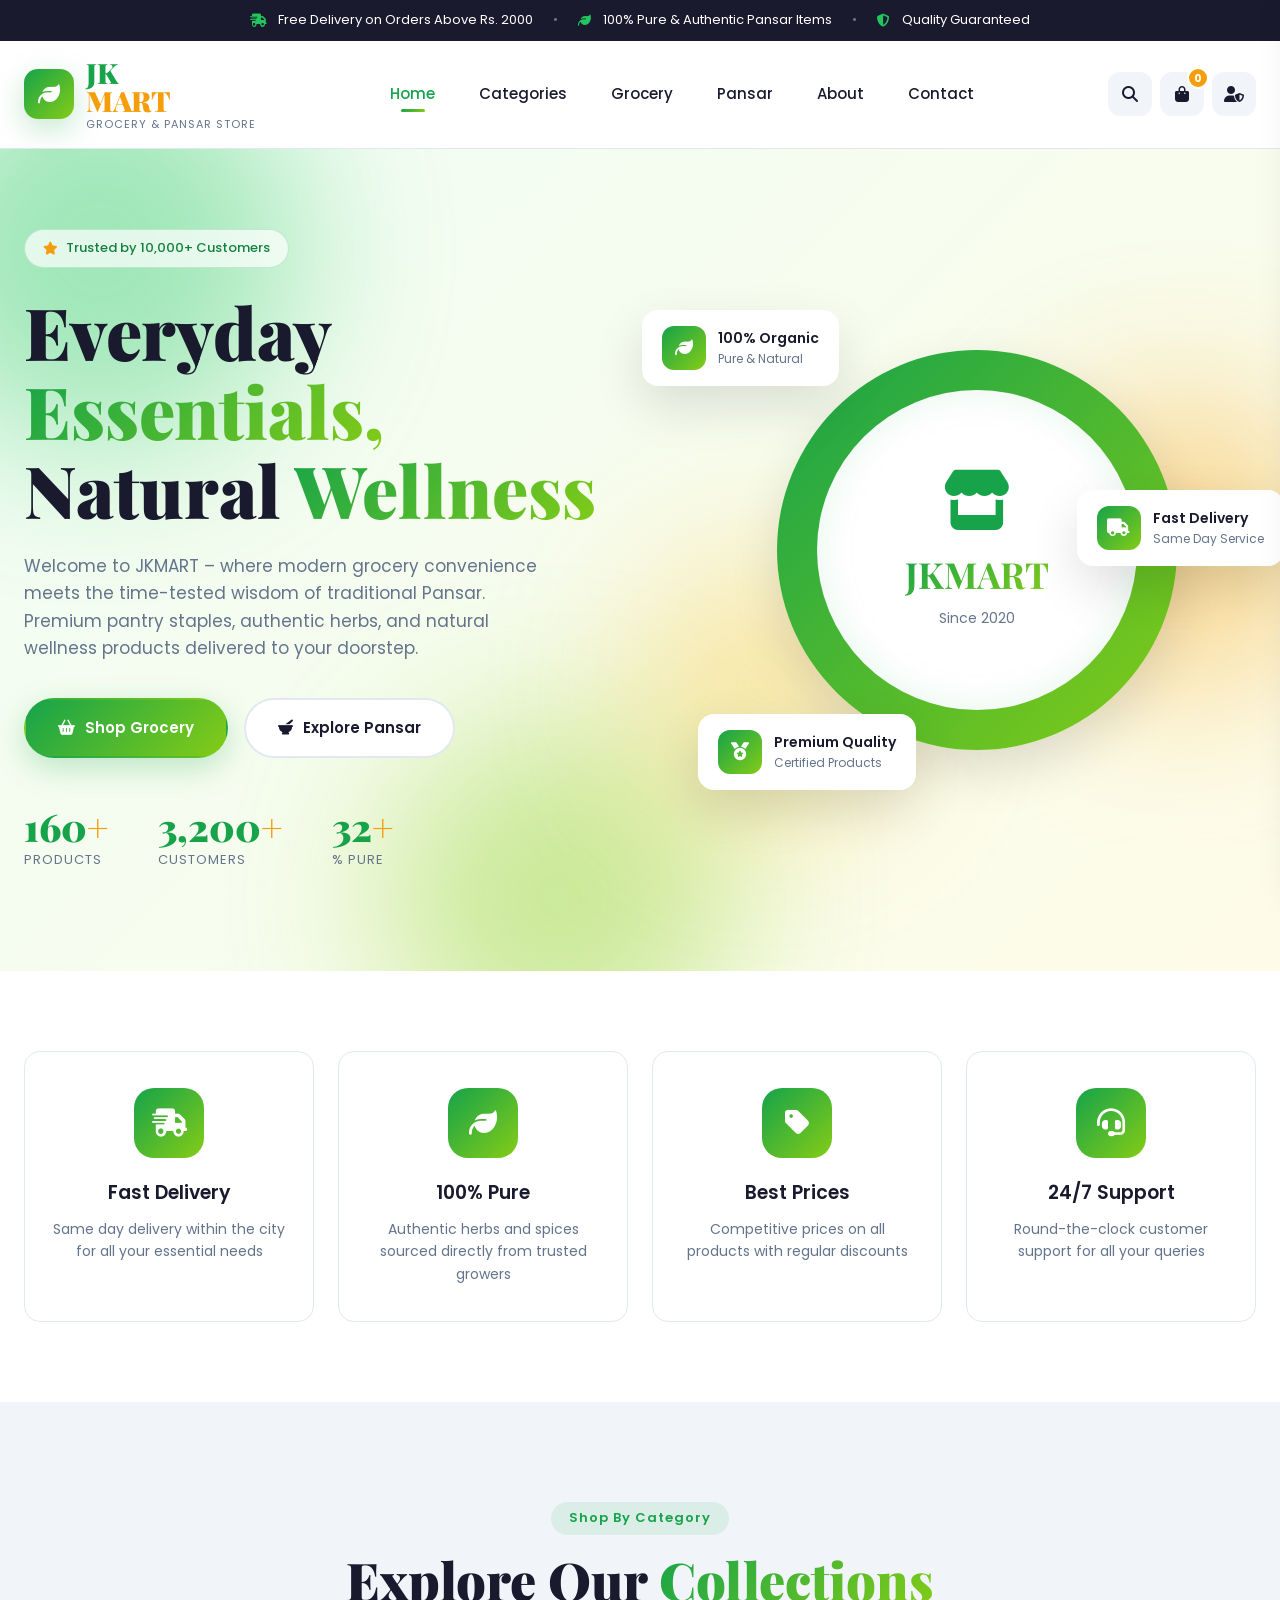
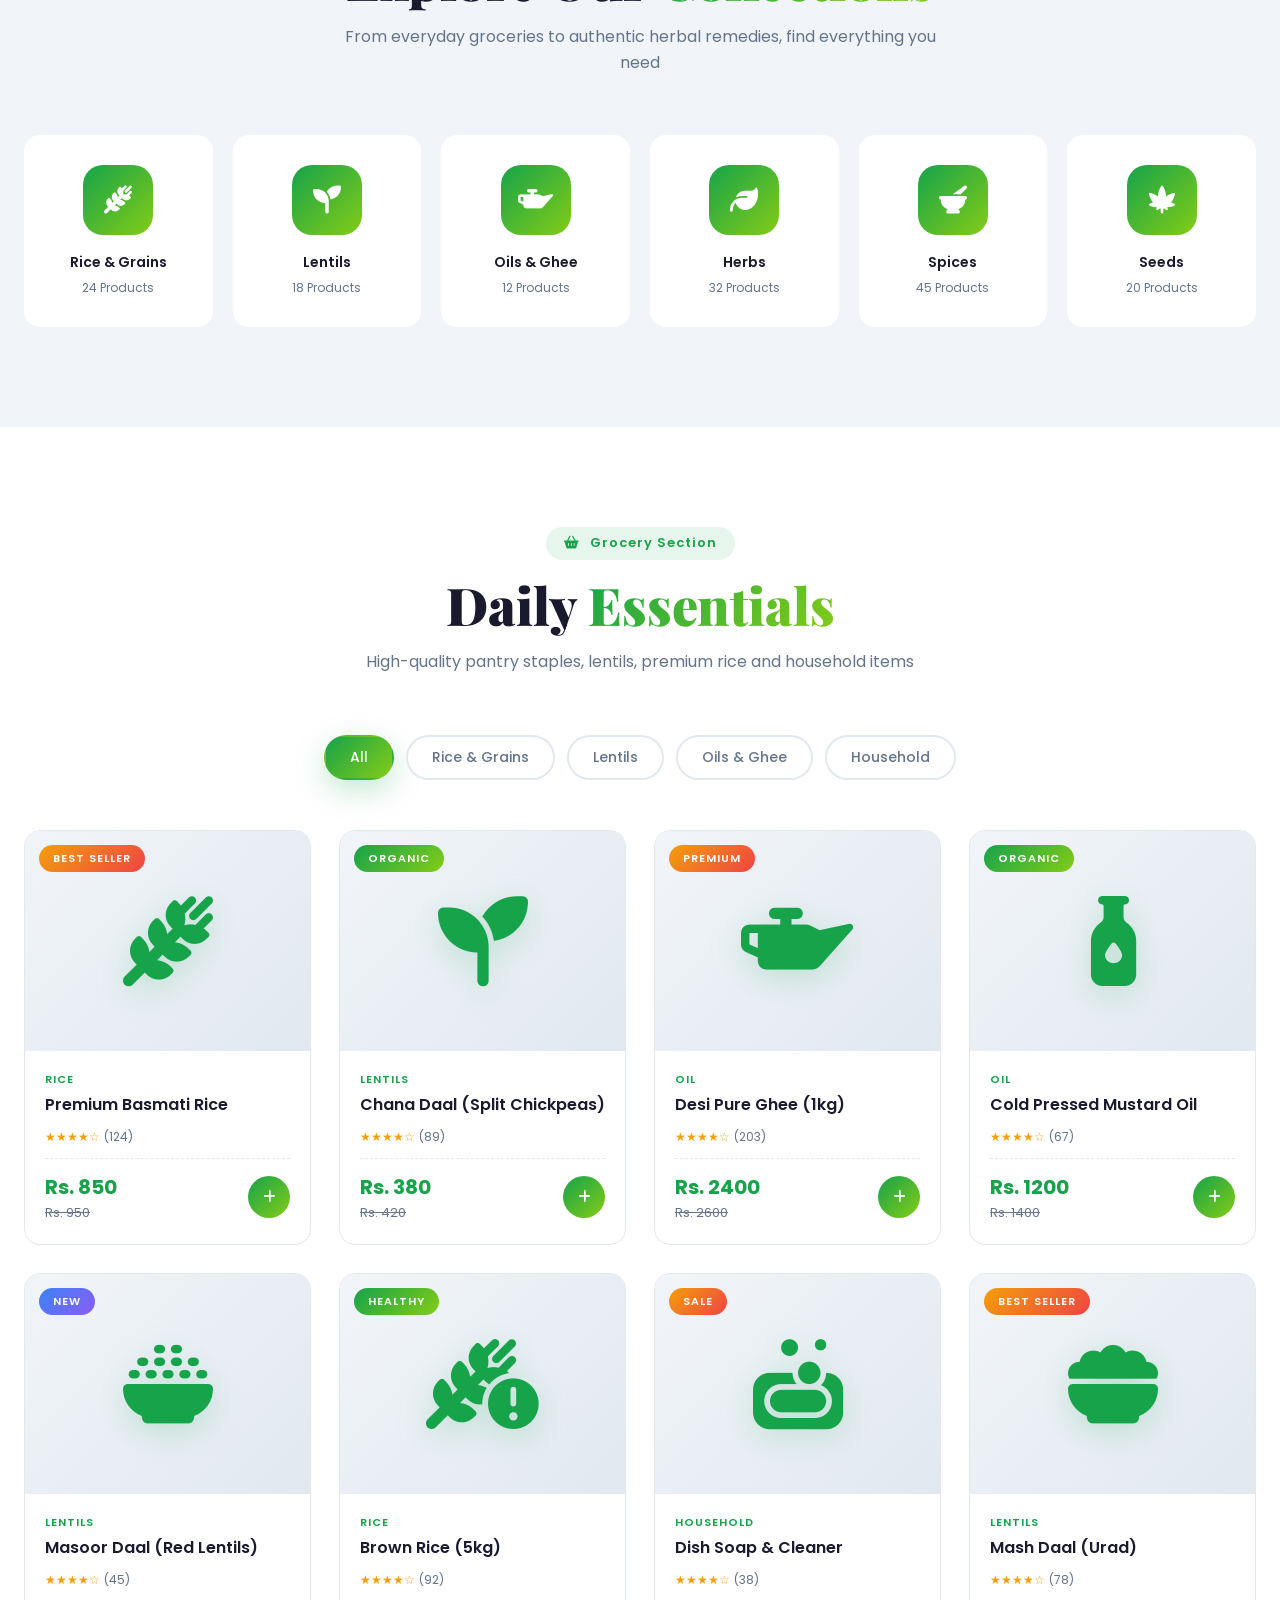
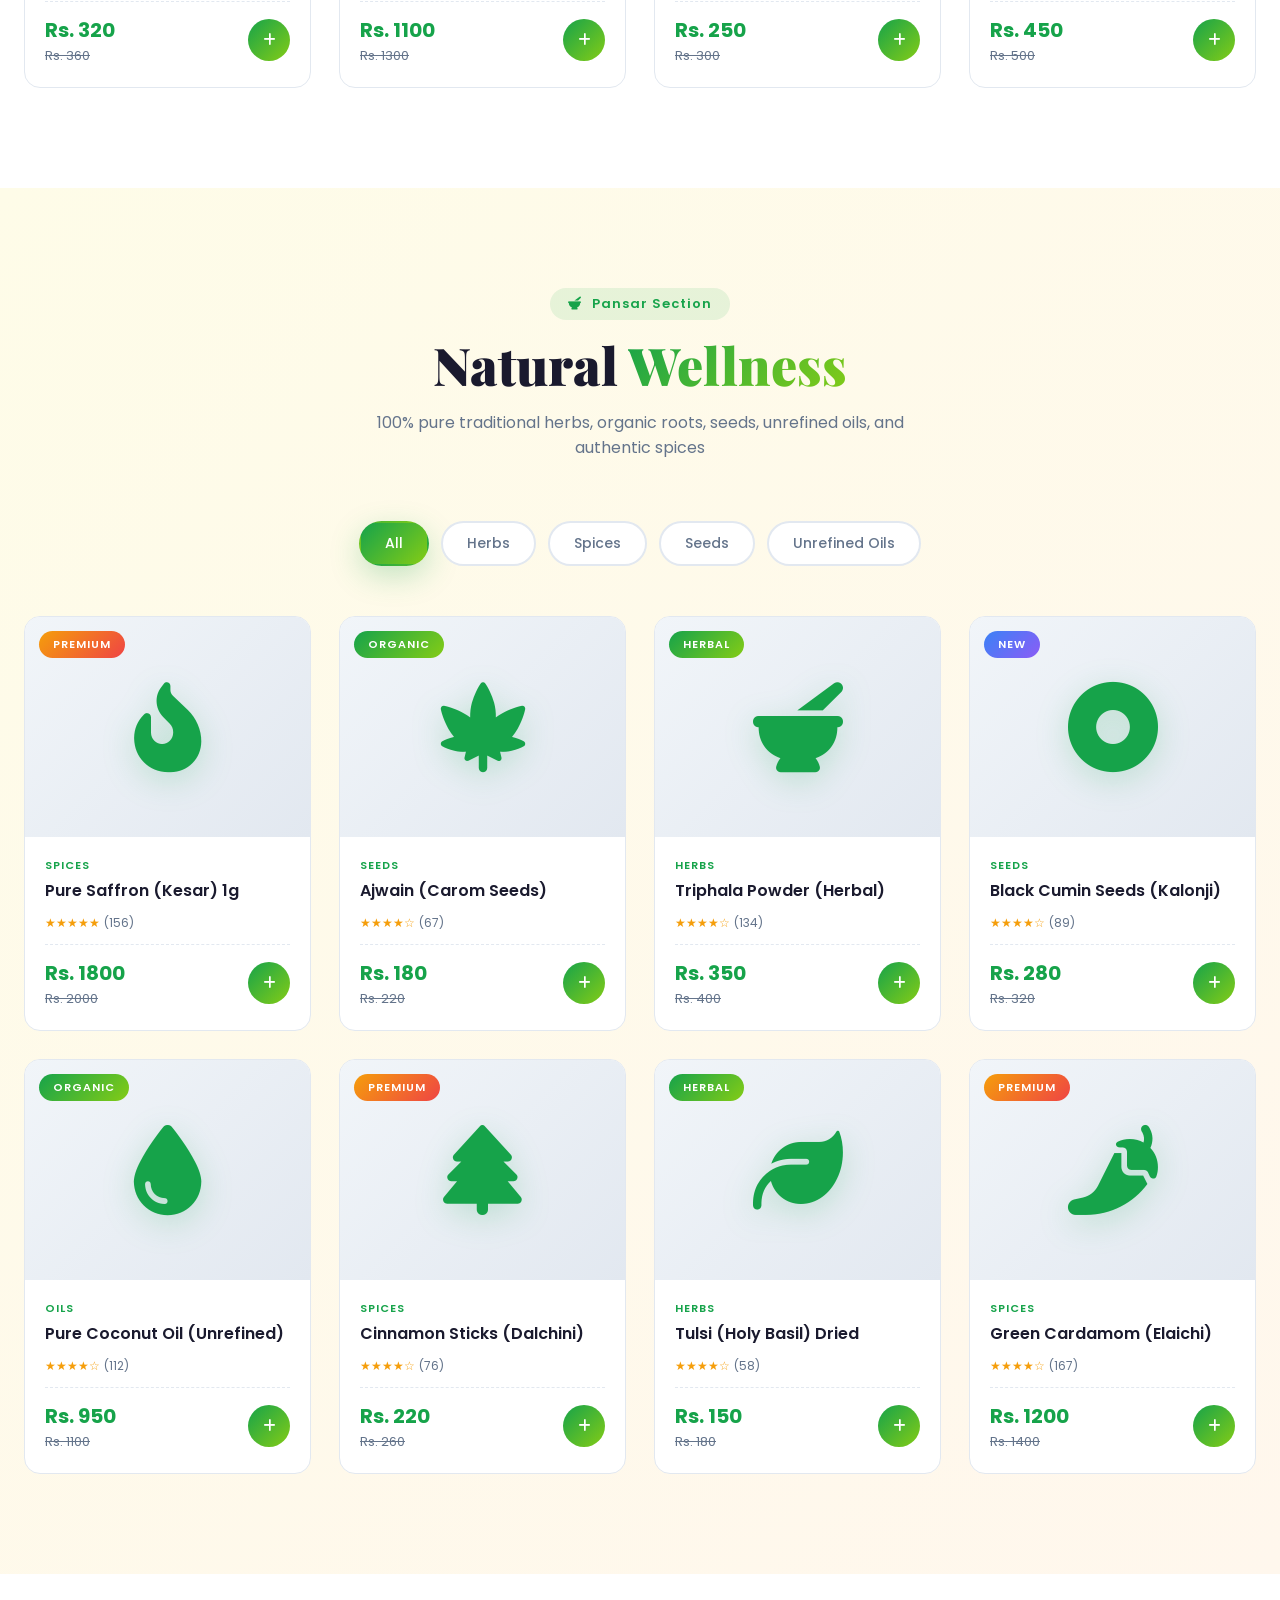
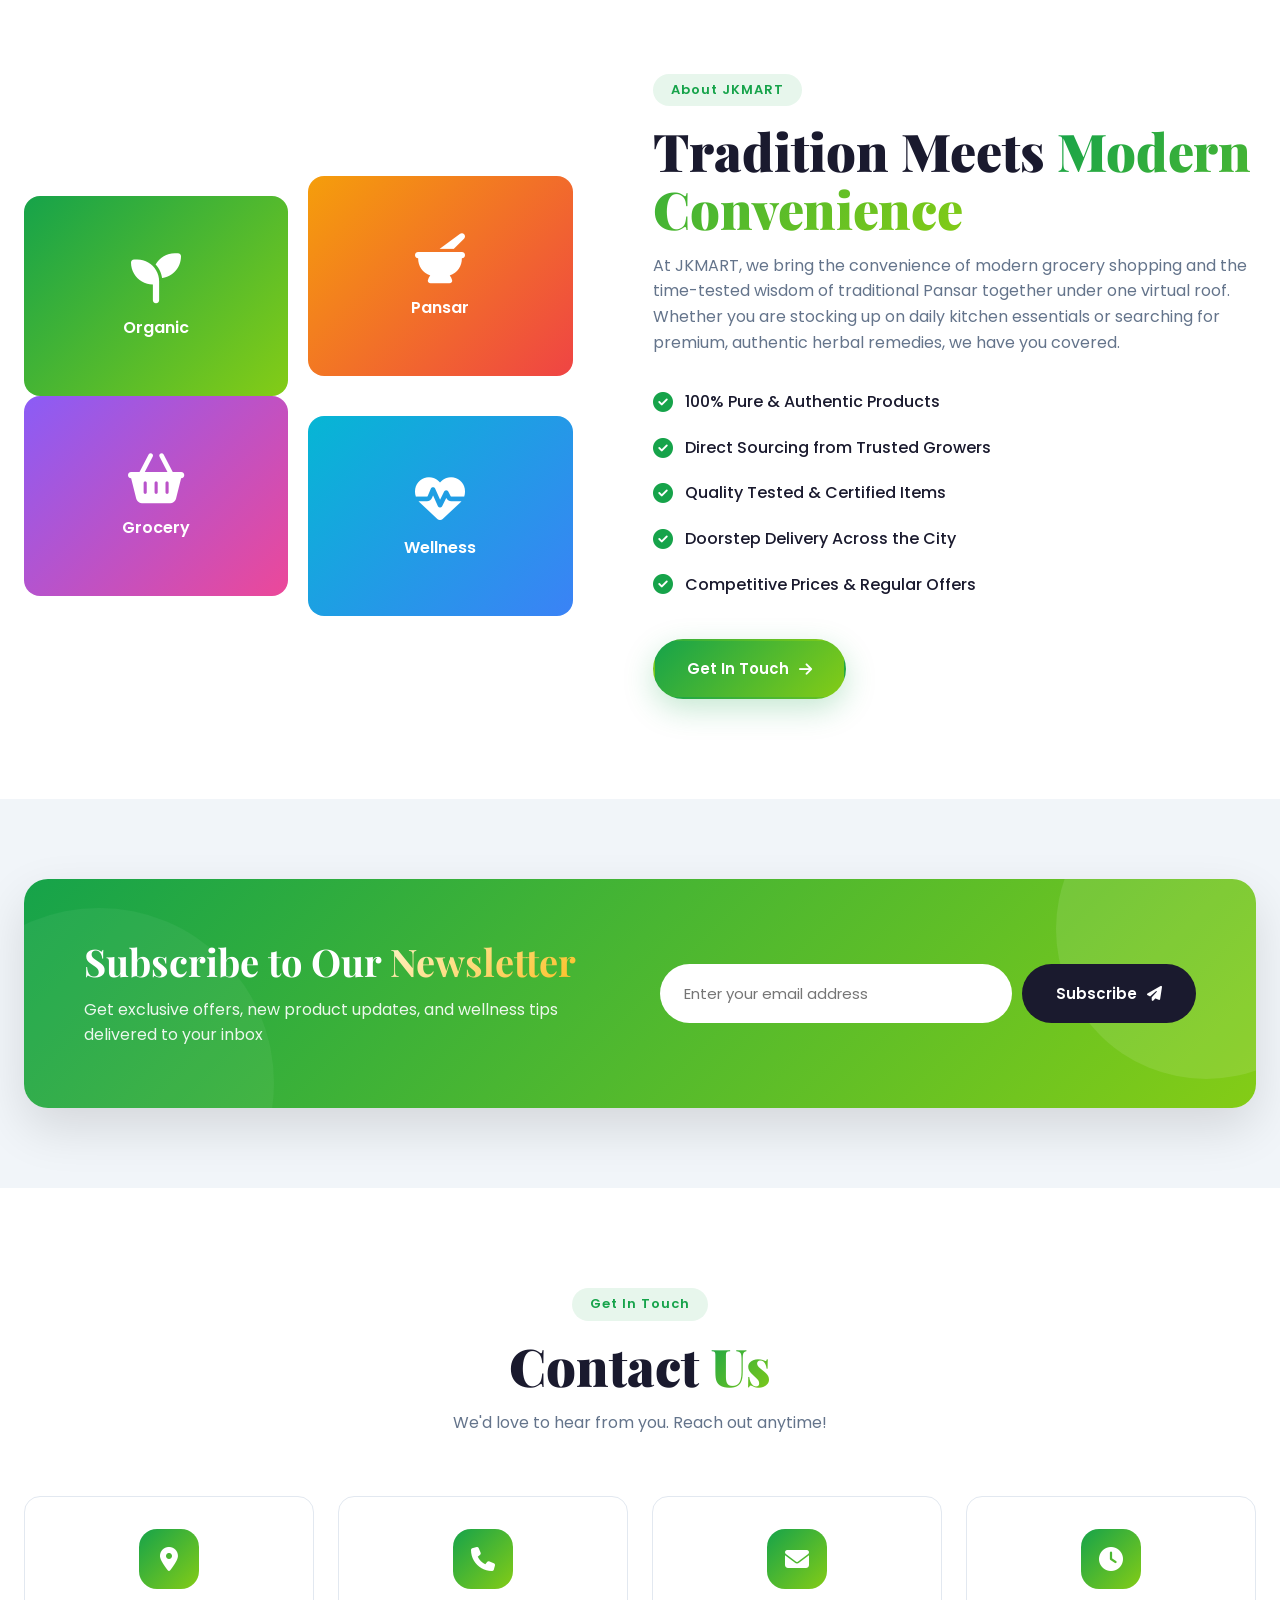
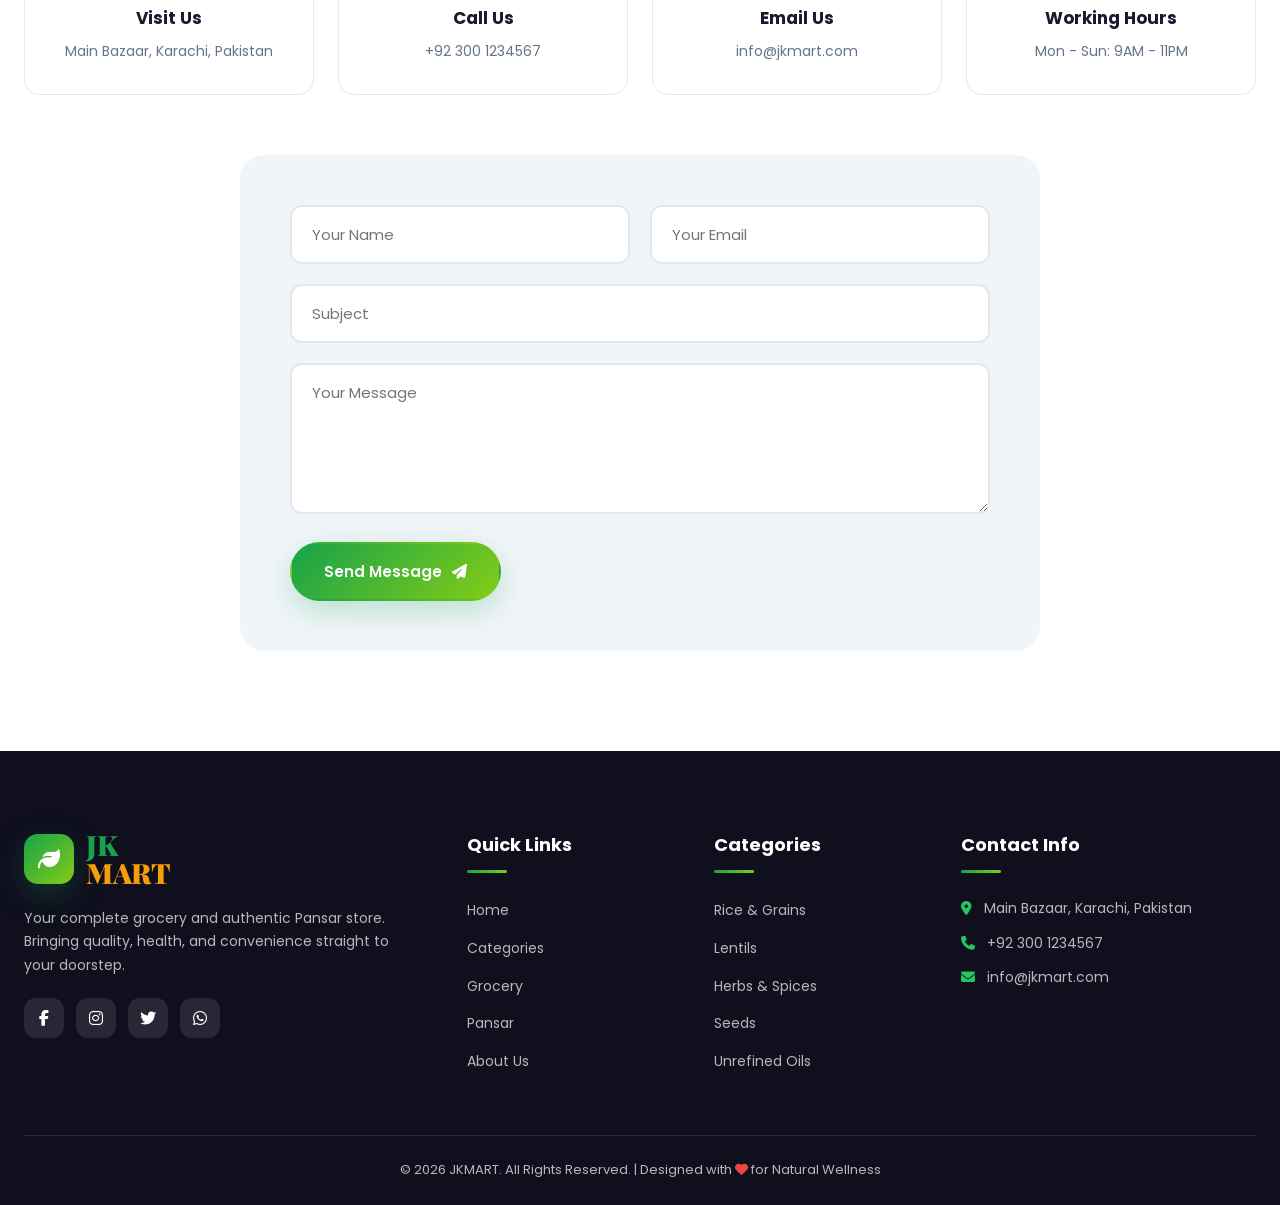
==== index.html @ 622b25ec "Initial commit — jkmart-store | Built by DG Technology" ====
<!DOCTYPE html>
<html lang="en">
<head>
    <meta charset="UTF-8">
    <meta name="viewport" content="width=device-width, initial-scale=1.0">
    <title>JKMART - Grocery & Authentic Pansar Store</title>
    <meta name="description" content="JKMART - Your Complete Grocery & Authentic Pansar Store. Premium quality groceries, herbs, spices, and natural wellness products delivered to your doorstep.">
    <link rel="stylesheet" href="css/style.css">
    <link rel="stylesheet" href="https://cdnjs.cloudflare.com/ajax/libs/font-awesome/6.4.0/css/all.min.css">
    <link href="https://fonts.googleapis.com/css2?family=Poppins:wght@300;400;500;600;700;800&family=Playfair+Display:wght@400;700;900&display=swap" rel="stylesheet">
</head>
<body>
    <!-- Preloader -->
    <div class="preloader" id="preloader">
        <div class="preloader-content">
            <div class="preloader-logo">
                <span class="logo-jk">JK</span><span class="logo-mart">MART</span>
            </div>
            <div class="preloader-tagline">Everyday Essentials, Natural Wellness</div>
            <div class="preloader-spinner">
                <div class="spinner-ring"></div>
                <div class="spinner-ring"></div>
                <div class="spinner-ring"></div>
            </div>
            <div class="preloader-progress">
                <div class="progress-bar" id="progressBar"></div>
            </div>
            <div class="preloader-percent" id="preloaderPercent">0%</div>
        </div>
    </div>

    <!-- Announcement Bar -->
    <div class="announcement-bar">
        <div class="container">
            <div class="announce-slide">
                <i class="fas fa-truck-fast"></i> Free Delivery on Orders Above Rs. 2000
                <span class="separator">•</span>
                <i class="fas fa-leaf"></i> 100% Pure & Authentic Pansar Items
                <span class="separator">•</span>
                <i class="fas fa-shield-halved"></i> Quality Guaranteed
            </div>
        </div>
    </div>

    <!-- Header -->
    <header class="header" id="header">
        <div class="container">
            <div class="header-inner">
                <a href="#" class="logo">
                    <div class="logo-icon">
                        <i class="fas fa-leaf"></i>
                    </div>
                    <div class="logo-text">
                        <span class="logo-jk">JK</span><span class="logo-mart">MART</span>
                        <small>Grocery & Pansar Store</small>
                    </div>
                </a>

                <nav class="nav" id="nav">
                    <a href="#home" class="nav-link active">Home</a>
                    <a href="#categories" class="nav-link">Categories</a>
                    <a href="#grocery" class="nav-link">Grocery</a>
                    <a href="#pansar" class="nav-link">Pansar</a>
                    <a href="#about" class="nav-link">About</a>
                    <a href="#contact" class="nav-link">Contact</a>
                </nav>

                <div class="header-actions">
                    <button class="action-btn search-btn" id="searchToggle">
                        <i class="fas fa-search"></i>
                    </button>
                    <button class="action-btn cart-btn" id="cartToggle">
                        <i class="fas fa-shopping-bag"></i>
                        <span class="cart-count" id="cartCount">0</span>
                    </button>
                    <a href="admin/index.html" class="action-btn admin-btn" title="Admin Panel">
                        <i class="fas fa-user-shield"></i>
                    </a>
                    <button class="action-btn menu-toggle" id="menuToggle">
                        <i class="fas fa-bars"></i>
                    </button>
                </div>
            </div>

            <!-- Search Bar -->
            <div class="search-bar" id="searchBar">
                <input type="text" placeholder="Search for products, herbs, spices..." id="searchInput">
                <button><i class="fas fa-search"></i></button>
            </div>
        </div>
    </header>

    <!-- Hero Section -->
    <section class="hero" id="home">
        <div class="hero-bg-shapes">
            <div class="shape shape-1"></div>
            <div class="shape shape-2"></div>
            <div class="shape shape-3"></div>
            <div class="shape shape-4"></div>
        </div>
        <div class="container">
            <div class="hero-grid">
                <div class="hero-content">
                    <div class="hero-badge">
                        <i class="fas fa-star"></i> Trusted by 10,000+ Customers
                    </div>
                    <h1 class="hero-title">
                        Everyday <span class="gradient-text">Essentials,</span>
                        <br>Natural <span class="gradient-text">Wellness</span>
                    </h1>
                    <p class="hero-description">
                        Welcome to JKMART – where modern grocery convenience meets the time-tested wisdom of traditional Pansar. Premium pantry staples, authentic herbs, and natural wellness products delivered to your doorstep.
                    </p>
                    <div class="hero-buttons">
                        <a href="#grocery" class="btn btn-primary">
                            <i class="fas fa-shopping-basket"></i> Shop Grocery
                        </a>
                        <a href="#pansar" class="btn btn-outline">
                            <i class="fas fa-mortar-pestle"></i> Explore Pansar
                        </a>
                    </div>
                    <div class="hero-stats">
                        <div class="stat-item">
                            <h3 class="counter" data-target="500">0</h3>
                            <p>Products</p>
                        </div>
                        <div class="stat-item">
                            <h3 class="counter" data-target="10000">0</h3>
                            <p>Customers</p>
                        </div>
                        <div class="stat-item">
                            <h3 class="counter" data-target="100">0</h3>
                            <p>% Pure</p>
                        </div>
                    </div>
                </div>
                <div class="hero-visual">
                    <div class="hero-image-wrapper">
                        <div class="floating-card card-1">
                            <i class="fas fa-leaf"></i>
                            <div>
                                <h4>100% Organic</h4>
                                <p>Pure & Natural</p>
                            </div>
                        </div>
                        <div class="floating-card card-2">
                            <i class="fas fa-truck"></i>
                            <div>
                                <h4>Fast Delivery</h4>
                                <p>Same Day Service</p>
                            </div>
                        </div>
                        <div class="floating-card card-3">
                            <i class="fas fa-medal"></i>
                            <div>
                                <h4>Premium Quality</h4>
                                <p>Certified Products</p>
                            </div>
                        </div>
                        <div class="hero-circle">
                            <div class="circle-inner">
                                <i class="fas fa-store"></i>
                                <h2>JKMART</h2>
                                <p>Since 2020</p>
                            </div>
                        </div>
                    </div>
                </div>
            </div>
        </div>
    </section>

    <!-- Features Section -->
    <section class="features">
        <div class="container">
            <div class="features-grid">
                <div class="feature-card" data-tilt>
                    <div class="feature-icon"><i class="fas fa-truck-fast"></i></div>
                    <h3>Fast Delivery</h3>
                    <p>Same day delivery within the city for all your essential needs</p>
                </div>
                <div class="feature-card" data-tilt>
                    <div class="feature-icon"><i class="fas fa-leaf"></i></div>
                    <h3>100% Pure</h3>
                    <p>Authentic herbs and spices sourced directly from trusted growers</p>
                </div>
                <div class="feature-card" data-tilt>
                    <div class="feature-icon"><i class="fas fa-tag"></i></div>
                    <h3>Best Prices</h3>
                    <p>Competitive prices on all products with regular discounts</p>
                </div>
                <div class="feature-card" data-tilt>
                    <div class="feature-icon"><i class="fas fa-headset"></i></div>
                    <h3>24/7 Support</h3>
                    <p>Round-the-clock customer support for all your queries</p>
                </div>
            </div>
        </div>
    </section>

    <!-- Categories Section -->
    <section class="categories" id="categories">
        <div class="container">
            <div class="section-header">
                <span class="section-tag">Shop By Category</span>
                <h2 class="section-title">Explore Our <span class="gradient-text">Collections</span></h2>
                <p class="section-desc">From everyday groceries to authentic herbal remedies, find everything you need</p>
            </div>
            <div class="categories-grid" id="categoriesGrid">
                <!-- Categories will be loaded by JS -->
            </div>
        </div>
    </section>

    <!-- Grocery Section -->
    <section class="products-section" id="grocery">
        <div class="container">
            <div class="section-header">
                <span class="section-tag"><i class="fas fa-shopping-basket"></i> Grocery Section</span>
                <h2 class="section-title">Daily <span class="gradient-text">Essentials</span></h2>
                <p class="section-desc">High-quality pantry staples, lentils, premium rice and household items</p>
            </div>
            <div class="filter-tabs" id="groceryTabs">
                <button class="filter-tab active" data-filter="all">All</button>
                <button class="filter-tab" data-filter="rice">Rice & Grains</button>
                <button class="filter-tab" data-filter="lentils">Lentils</button>
                <button class="filter-tab" data-filter="oil">Oils & Ghee</button>
                <button class="filter-tab" data-filter="household">Household</button>
            </div>
            <div class="products-grid" id="groceryGrid">
                <!-- Products will be loaded by JS -->
            </div>
        </div>
    </section>

    <!-- Pansar Section -->
    <section class="products-section pansar-section" id="pansar">
        <div class="container">
            <div class="section-header">
                <span class="section-tag"><i class="fas fa-mortar-pestle"></i> Pansar Section</span>
                <h2 class="section-title">Natural <span class="gradient-text">Wellness</span></h2>
                <p class="section-desc">100% pure traditional herbs, organic roots, seeds, unrefined oils, and authentic spices</p>
            </div>
            <div class="filter-tabs" id="pansarTabs">
                <button class="filter-tab active" data-filter="all">All</button>
                <button class="filter-tab" data-filter="herbs">Herbs</button>
                <button class="filter-tab" data-filter="spices">Spices</button>
                <button class="filter-tab" data-filter="seeds">Seeds</button>
                <button class="filter-tab" data-filter="oils">Unrefined Oils</button>
            </div>
            <div class="products-grid" id="pansarGrid">
                <!-- Products will be loaded by JS -->
            </div>
        </div>
    </section>

    <!-- About Section -->
    <section class="about" id="about">
        <div class="container">
            <div class="about-grid">
                <div class="about-visual">
                    <div class="about-image-grid">
                        <div class="about-img img-1" data-tilt>
                            <i class="fas fa-seedling"></i>
                            <span>Organic</span>
                        </div>
                        <div class="about-img img-2" data-tilt>
                            <i class="fas fa-mortar-pestle"></i>
                            <span>Pansar</span>
                        </div>
                        <div class="about-img img-3" data-tilt>
                            <i class="fas fa-basket-shopping"></i>
                            <span>Grocery</span>
                        </div>
                        <div class="about-img img-4" data-tilt>
                            <i class="fas fa-heart-pulse"></i>
                            <span>Wellness</span>
                        </div>
                    </div>
                </div>
                <div class="about-content">
                    <span class="section-tag">About JKMART</span>
                    <h2 class="section-title">Tradition Meets <span class="gradient-text">Modern Convenience</span></h2>
                    <p>At JKMART, we bring the convenience of modern grocery shopping and the time-tested wisdom of traditional Pansar together under one virtual roof. Whether you are stocking up on daily kitchen essentials or searching for premium, authentic herbal remedies, we have you covered.</p>
                    <ul class="about-list">
                        <li><i class="fas fa-check-circle"></i> 100% Pure & Authentic Products</li>
                        <li><i class="fas fa-check-circle"></i> Direct Sourcing from Trusted Growers</li>
                        <li><i class="fas fa-check-circle"></i> Quality Tested & Certified Items</li>
                        <li><i class="fas fa-check-circle"></i> Doorstep Delivery Across the City</li>
                        <li><i class="fas fa-check-circle"></i> Competitive Prices & Regular Offers</li>
                    </ul>
                    <a href="#contact" class="btn btn-primary">Get In Touch <i class="fas fa-arrow-right"></i></a>
                </div>
            </div>
        </div>
    </section>

    <!-- Newsletter Section -->
    <section class="newsletter">
        <div class="container">
            <div class="newsletter-card" data-tilt>
                <div class="newsletter-content">
                    <h2>Subscribe to Our <span class="gradient-text">Newsletter</span></h2>
                    <p>Get exclusive offers, new product updates, and wellness tips delivered to your inbox</p>
                </div>
                <form class="newsletter-form" id="newsletterForm">
                    <input type="email" placeholder="Enter your email address" required>
                    <button type="submit" class="btn btn-primary">
                        Subscribe <i class="fas fa-paper-plane"></i>
                    </button>
                </form>
            </div>
        </div>
    </section>

    <!-- Contact Section -->
    <section class="contact" id="contact">
        <div class="container">
            <div class="section-header">
                <span class="section-tag">Get In Touch</span>
                <h2 class="section-title">Contact <span class="gradient-text">Us</span></h2>
                <p class="section-desc">We'd love to hear from you. Reach out anytime!</p>
            </div>
            <div class="contact-grid">
                <div class="contact-info-card" data-tilt>
                    <div class="contact-icon"><i class="fas fa-location-dot"></i></div>
                    <h3>Visit Us</h3>
                    <p id="contactAddress">Main Bazaar, Karachi, Pakistan</p>
                </div>
                <div class="contact-info-card" data-tilt>
                    <div class="contact-icon"><i class="fas fa-phone"></i></div>
                    <h3>Call Us</h3>
                    <p id="contactPhone">+92 300 1234567</p>
                </div>
                <div class="contact-info-card" data-tilt>
                    <div class="contact-icon"><i class="fas fa-envelope"></i></div>
                    <h3>Email Us</h3>
                    <p id="contactEmail">info@jkmart.com</p>
                </div>
                <div class="contact-info-card" data-tilt>
                    <div class="contact-icon"><i class="fas fa-clock"></i></div>
                    <h3>Working Hours</h3>
                    <p id="contactHours">Mon - Sun: 9AM - 11PM</p>
                </div>
            </div>
            <div class="contact-form-wrapper">
                <form class="contact-form" id="contactForm">
                    <div class="form-row">
                        <div class="form-group">
                            <input type="text" placeholder="Your Name" required>
                        </div>
                        <div class="form-group">
                            <input type="email" placeholder="Your Email" required>
                        </div>
                    </div>
                    <div class="form-group">
                        <input type="text" placeholder="Subject" required>
                    </div>
                    <div class="form-group">
                        <textarea rows="5" placeholder="Your Message" required></textarea>
                    </div>
                    <button type="submit" class="btn btn-primary">Send Message <i class="fas fa-paper-plane"></i></button>
                </form>
            </div>
        </div>
    </section>

    <!-- Footer -->
    <footer class="footer">
        <div class="container">
            <div class="footer-grid">
                <div class="footer-col">
                    <a href="#" class="logo footer-logo">
                        <div class="logo-icon"><i class="fas fa-leaf"></i></div>
                        <div class="logo-text">
                            <span class="logo-jk">JK</span><span class="logo-mart">MART</span>
                        </div>
                    </a>
                    <p>Your complete grocery and authentic Pansar store. Bringing quality, health, and convenience straight to your doorstep.</p>
                    <div class="social-links">
                        <a href="#" class="social-link"><i class="fab fa-facebook-f"></i></a>
                        <a href="#" class="social-link"><i class="fab fa-instagram"></i></a>
                        <a href="#" class="social-link"><i class="fab fa-twitter"></i></a>
                        <a href="#" class="social-link"><i class="fab fa-whatsapp"></i></a>
                    </div>
                </div>
                <div class="footer-col">
                    <h3>Quick Links</h3>
                    <ul>
                        <li><a href="#home">Home</a></li>
                        <li><a href="#categories">Categories</a></li>
                        <li><a href="#grocery">Grocery</a></li>
                        <li><a href="#pansar">Pansar</a></li>
                        <li><a href="#about">About Us</a></li>
                    </ul>
                </div>
                <div class="footer-col">
                    <h3>Categories</h3>
                    <ul>
                        <li><a href="#">Rice & Grains</a></li>
                        <li><a href="#">Lentils</a></li>
                        <li><a href="#">Herbs & Spices</a></li>
                        <li><a href="#">Seeds</a></li>
                        <li><a href="#">Unrefined Oils</a></li>
                    </ul>
                </div>
                <div class="footer-col">
                    <h3>Contact Info</h3>
                    <ul class="contact-list">
                        <li><i class="fas fa-location-dot"></i> <span id="footerAddress">Main Bazaar, Karachi, Pakistan</span></li>
                        <li><i class="fas fa-phone"></i> <span id="footerPhone">+92 300 1234567</span></li>
                        <li><i class="fas fa-envelope"></i> <span id="footerEmail">info@jkmart.com</span></li>
                    </ul>
                </div>
            </div>
            <div class="footer-bottom">
                <p>&copy; 2026 JKMART. All Rights Reserved. | Designed with <i class="fas fa-heart"></i> for Natural Wellness</p>
            </div>
        </div>
    </footer>

    <!-- Cart Sidebar -->
    <div class="cart-sidebar" id="cartSidebar">
        <div class="cart-header">
            <h3><i class="fas fa-shopping-bag"></i> Your Cart</h3>
            <button class="close-cart" id="closeCart"><i class="fas fa-times"></i></button>
        </div>
        <div class="cart-items" id="cartItems"></div>
        <div class="cart-footer">
            <div class="cart-total">
                <span>Total:</span>
                <span id="cartTotal">Rs. 0</span>
            </div>
            <button class="btn btn-primary w-100">Checkout <i class="fas fa-arrow-right"></i></button>
        </div>
    </div>
    <div class="overlay" id="overlay"></div>

    <!-- Toast Notification -->
    <div class="toast" id="toast">
        <i class="fas fa-check-circle"></i>
        <span id="toastMessage">Added to cart</span>
    </div>

    <!-- Back to Top -->
    <button class="back-to-top" id="backToTop"><i class="fas fa-arrow-up"></i></button>

    <script src="js/data.js"></script>
    <script src="js/tilt.js"></script>
    <script src="js/main.js"></script>
</body>
</html>
---- css/style.css ----
/* ===== CSS Variables ===== */
:root {
    --primary: #16a34a;
    --primary-dark: #15803d;
    --primary-light: #22c55e;
    --secondary: #f59e0b;
    --secondary-dark: #d97706;
    --accent: #84cc16;
    --dark: #1a1a2e;
    --darker: #0f0f1e;
    --light: #f8fafc;
    --gray: #64748b;
    --gray-light: #e2e8f0;
    --gray-lighter: #f1f5f9;
    --white: #ffffff;
    --gradient: linear-gradient(135deg, #16a34a 0%, #84cc16 100%);
    --gradient-2: linear-gradient(135deg, #f59e0b 0%, #ef4444 100%);
    --shadow-sm: 0 2px 10px rgba(0,0,0,0.05);
    --shadow: 0 10px 30px rgba(0,0,0,0.08);
    --shadow-lg: 0 20px 50px rgba(0,0,0,0.12);
    --shadow-primary: 0 10px 30px rgba(22, 163, 74, 0.25);
    --transition: all 0.4s cubic-bezier(0.4, 0, 0.2, 1);
    --radius: 16px;
    --radius-sm: 10px;
    --radius-lg: 24px;
}

/* ===== Reset ===== */
* {
    margin: 0;
    padding: 0;
    box-sizing: border-box;
}

html { scroll-behavior: smooth; }

body {
    font-family: 'Poppins', sans-serif;
    color: var(--dark);
    background: var(--white);
    overflow-x: hidden;
    line-height: 1.6;
}

img { max-width: 100%; display: block; }
a { text-decoration: none; color: inherit; }
button { font-family: inherit; cursor: pointer; border: none; outline: none; }
input, textarea { font-family: inherit; outline: none; }
ul { list-style: none; }

.container {
    max-width: 1280px;
    margin: 0 auto;
    padding: 0 24px;
}

.w-100 { width: 100%; }

/* ===== Preloader ===== */
.preloader {
    position: fixed;
    inset: 0;
    background: linear-gradient(135deg, #0f0f1e 0%, #1a1a2e 100%);
    z-index: 99999;
    display: flex;
    align-items: center;
    justify-content: center;
    transition: opacity 0.6s ease, visibility 0.6s ease;
}
.preloader.hidden { opacity: 0; visibility: hidden; }
.preloader-content { text-align: center; }
.preloader-logo {
    font-family: 'Playfair Display', serif;
    font-size: 64px;
    font-weight: 900;
    margin-bottom: 8px;
    animation: pulse 2s ease infinite;
}
.preloader-logo .logo-jk { color: var(--primary-light); }
.preloader-logo .logo-mart { color: var(--secondary); }
.preloader-tagline {
    color: rgba(255,255,255,0.7);
    font-size: 14px;
    letter-spacing: 3px;
    text-transform: uppercase;
    margin-bottom: 40px;
}
.preloader-spinner {
    position: relative;
    width: 80px;
    height: 80px;
    margin: 0 auto 30px;
}
.spinner-ring {
    position: absolute;
    inset: 0;
    border-radius: 50%;
    border: 3px solid transparent;
}
.spinner-ring:nth-child(1) {
    border-top-color: var(--primary-light);
    animation: spin 1s linear infinite;
}
.spinner-ring:nth-child(2) {
    border-right-color: var(--secondary);
    animation: spin 1.5s linear infinite reverse;
    inset: 10px;
}
.spinner-ring:nth-child(3) {
    border-bottom-color: var(--accent);
    animation: spin 2s linear infinite;
    inset: 20px;
}
.preloader-progress {
    width: 240px;
    height: 4px;
    background: rgba(255,255,255,0.1);
    border-radius: 4px;
    margin: 0 auto 12px;
    overflow: hidden;
}
.progress-bar {
    height: 100%;
    width: 0;
    background: var(--gradient);
    border-radius: 4px;
    transition: width 0.3s ease;
}
.preloader-percent {
    color: rgba(255,255,255,0.7);
    font-size: 13px;
    font-weight: 500;
}

@keyframes spin { to { transform: rotate(360deg); } }
@keyframes pulse {
    0%, 100% { transform: scale(1); }
    50% { transform: scale(1.05); }
}

/* ===== Announcement Bar ===== */
.announcement-bar {
    background: var(--dark);
    color: white;
    padding: 10px 0;
    font-size: 13px;
    overflow: hidden;
}
.announce-slide {
    display: flex;
    align-items: center;
    justify-content: center;
    gap: 8px;
    flex-wrap: wrap;
}
.announce-slide i { color: var(--primary-light); margin-right: 4px; }
.separator { opacity: 0.4; margin: 0 12px; }

/* ===== Header ===== */
.header {
    position: sticky;
    top: 0;
    z-index: 1000;
    background: rgba(255,255,255,0.85);
    backdrop-filter: blur(20px);
    -webkit-backdrop-filter: blur(20px);
    border-bottom: 1px solid var(--gray-light);
    transition: var(--transition);
}
.header.scrolled {
    box-shadow: var(--shadow);
    background: rgba(255,255,255,0.95);
}
.header-inner {
    display: flex;
    align-items: center;
    justify-content: space-between;
    padding: 18px 0;
    gap: 30px;
}

.logo {
    display: flex;
    align-items: center;
    gap: 12px;
    text-decoration: none;
}
.logo-icon {
    width: 50px;
    height: 50px;
    border-radius: 14px;
    background: var(--gradient);
    display: flex;
    align-items: center;
    justify-content: center;
    color: white;
    font-size: 22px;
    box-shadow: var(--shadow-primary);
    transition: var(--transition);
}
.logo:hover .logo-icon { transform: rotate(-10deg) scale(1.1); }
.logo-text {
    display: flex;
    flex-direction: column;
    line-height: 1;
}
.logo-text small {
    font-size: 11px;
    color: var(--gray);
    margin-top: 4px;
    letter-spacing: 1px;
    text-transform: uppercase;
}
.logo-jk {
    font-family: 'Playfair Display', serif;
    font-size: 28px;
    font-weight: 900;
    color: var(--primary);
}
.logo-mart {
    font-family: 'Playfair Display', serif;
    font-size: 28px;
    font-weight: 900;
    color: var(--secondary);
}

.nav {
    display: flex;
    gap: 8px;
    align-items: center;
}
.nav-link {
    padding: 10px 18px;
    font-weight: 500;
    color: var(--dark);
    position: relative;
    border-radius: 10px;
    transition: var(--transition);
    font-size: 15px;
}
.nav-link::after {
    content: '';
    position: absolute;
    bottom: 4px;
    left: 50%;
    width: 0;
    height: 3px;
    background: var(--gradient);
    border-radius: 3px;
    transition: var(--transition);
    transform: translateX(-50%);
}
.nav-link:hover, .nav-link.active {
    color: var(--primary);
}
.nav-link:hover::after, .nav-link.active::after { width: 24px; }

.header-actions {
    display: flex;
    align-items: center;
    gap: 8px;
}
.action-btn {
    width: 44px;
    height: 44px;
    border-radius: 12px;
    background: var(--gray-lighter);
    display: flex;
    align-items: center;
    justify-content: center;
    color: var(--dark);
    font-size: 16px;
    position: relative;
    transition: var(--transition);
}
.action-btn:hover {
    background: var(--gradient);
    color: white;
    transform: translateY(-2px);
    box-shadow: var(--shadow-primary);
}
.cart-count {
    position: absolute;
    top: -5px;
    right: -5px;
    background: var(--secondary);
    color: white;
    width: 22px;
    height: 22px;
    border-radius: 50%;
    font-size: 11px;
    font-weight: 700;
    display: flex;
    align-items: center;
    justify-content: center;
    border: 2px solid white;
}
.menu-toggle { display: none; }

.search-bar {
    max-height: 0;
    overflow: hidden;
    transition: max-height 0.4s ease;
}
.search-bar.active { max-height: 80px; padding-bottom: 20px; }
.search-bar input {
    flex: 1;
    padding: 14px 20px;
    border: 2px solid var(--gray-light);
    border-radius: 12px 0 0 12px;
    font-size: 15px;
}
.search-bar button {
    padding: 14px 24px;
    background: var(--gradient);
    color: white;
    border-radius: 0 12px 12px 0;
    font-size: 16px;
}
.search-bar { display: flex; }
.search-bar:not(.active) > * { display: none; }
.search-bar.active > * { display: block; }
.search-bar.active { display: flex; }

/* ===== Hero Section ===== */
.hero {
    padding: 80px 0 100px;
    position: relative;
    overflow: hidden;
    background: linear-gradient(135deg, #f0fdf4 0%, #fefce8 100%);
}
.hero-bg-shapes {
    position: absolute;
    inset: 0;
    overflow: hidden;
    pointer-events: none;
}
.shape {
    position: absolute;
    border-radius: 50%;
    filter: blur(80px);
    opacity: 0.4;
    animation: float 15s ease-in-out infinite;
}
.shape-1 {
    width: 400px;
    height: 400px;
    background: var(--primary-light);
    top: -100px;
    left: -100px;
}
.shape-2 {
    width: 300px;
    height: 300px;
    background: var(--secondary);
    top: 30%;
    right: -50px;
    animation-delay: -5s;
}
.shape-3 {
    width: 350px;
    height: 350px;
    background: var(--accent);
    bottom: -100px;
    left: 30%;
    animation-delay: -10s;
}
.shape-4 {
    width: 250px;
    height: 250px;
    background: #fbbf24;
    top: 50%;
    left: 50%;
    animation-delay: -7s;
}
@keyframes float {
    0%, 100% { transform: translate(0, 0) scale(1); }
    33% { transform: translate(30px, -30px) scale(1.1); }
    66% { transform: translate(-30px, 30px) scale(0.95); }
}

.hero-grid {
    display: grid;
    grid-template-columns: 1.1fr 1fr;
    gap: 60px;
    align-items: center;
    position: relative;
    z-index: 1;
}

.hero-badge {
    display: inline-flex;
    align-items: center;
    gap: 8px;
    background: rgba(255,255,255,0.7);
    backdrop-filter: blur(10px);
    padding: 8px 18px;
    border-radius: 50px;
    border: 1px solid rgba(22, 163, 74, 0.2);
    font-size: 13px;
    font-weight: 500;
    margin-bottom: 24px;
    color: var(--primary-dark);
}
.hero-badge i { color: var(--secondary); }

.hero-title {
    font-family: 'Playfair Display', serif;
    font-size: clamp(40px, 6vw, 72px);
    font-weight: 900;
    line-height: 1.1;
    margin-bottom: 24px;
    color: var(--dark);
}

.gradient-text {
    background: var(--gradient);
    -webkit-background-clip: text;
    background-clip: text;
    -webkit-text-fill-color: transparent;
}

.hero-description {
    font-size: 17px;
    color: var(--gray);
    margin-bottom: 36px;
    max-width: 540px;
}

.hero-buttons {
    display: flex;
    gap: 16px;
    margin-bottom: 50px;
    flex-wrap: wrap;
}

.btn {
    display: inline-flex;
    align-items: center;
    gap: 10px;
    padding: 16px 32px;
    border-radius: 50px;
    font-weight: 600;
    font-size: 15px;
    transition: var(--transition);
    cursor: pointer;
    border: 2px solid transparent;
    white-space: nowrap;
}
.btn-primary {
    background: var(--gradient);
    color: white;
    box-shadow: var(--shadow-primary);
}
.btn-primary:hover {
    transform: translateY(-3px);
    box-shadow: 0 15px 40px rgba(22, 163, 74, 0.4);
}
.btn-outline {
    background: white;
    color: var(--dark);
    border-color: var(--gray-light);
}
.btn-outline:hover {
    background: var(--dark);
    color: white;
    border-color: var(--dark);
    transform: translateY(-3px);
}

.hero-stats {
    display: flex;
    gap: 50px;
}
.stat-item h3 {
    font-family: 'Playfair Display', serif;
    font-size: 38px;
    font-weight: 900;
    color: var(--primary);
    line-height: 1;
}
.stat-item h3::after { content: '+'; color: var(--secondary); }
.stat-item p {
    font-size: 13px;
    color: var(--gray);
    margin-top: 4px;
    text-transform: uppercase;
    letter-spacing: 1px;
}

/* Hero Visual */
.hero-visual {
    position: relative;
    height: 600px;
}
.hero-image-wrapper {
    position: relative;
    width: 100%;
    height: 100%;
}
.hero-circle {
    position: absolute;
    width: 400px;
    height: 400px;
    top: 50%;
    left: 50%;
    transform: translate(-50%, -50%);
    border-radius: 50%;
    background: var(--gradient);
    display: flex;
    align-items: center;
    justify-content: center;
    box-shadow: var(--shadow-lg);
    animation: rotate 30s linear infinite;
}
.circle-inner {
    width: 320px;
    height: 320px;
    border-radius: 50%;
    background: white;
    display: flex;
    flex-direction: column;
    align-items: center;
    justify-content: center;
    text-align: center;
    color: var(--dark);
    animation: rotate 30s linear infinite reverse;
    box-shadow: inset 0 0 40px rgba(22, 163, 74, 0.1);
}
.circle-inner i {
    font-size: 60px;
    color: var(--primary);
    margin-bottom: 16px;
}
.circle-inner h2 {
    font-family: 'Playfair Display', serif;
    font-size: 36px;
    background: var(--gradient);
    -webkit-background-clip: text;
    background-clip: text;
    -webkit-text-fill-color: transparent;
}
.circle-inner p { color: var(--gray); font-size: 14px; margin-top: 4px; }

@keyframes rotate {
    to { transform: translate(-50%, -50%) rotate(360deg); }
}

.floating-card {
    position: absolute;
    background: white;
    padding: 16px 20px;
    border-radius: 16px;
    box-shadow: var(--shadow-lg);
    display: flex;
    align-items: center;
    gap: 12px;
    backdrop-filter: blur(10px);
    z-index: 2;
    animation: floatCard 4s ease-in-out infinite;
}
.floating-card i {
    width: 44px;
    height: 44px;
    border-radius: 12px;
    background: var(--gradient);
    color: white;
    display: flex;
    align-items: center;
    justify-content: center;
    font-size: 18px;
}
.floating-card h4 { font-size: 14px; font-weight: 600; }
.floating-card p { font-size: 12px; color: var(--gray); }

.card-1 { top: 10%; left: -10%; animation-delay: 0s; }
.card-2 { top: 40%; right: -5%; animation-delay: -1.5s; }
.card-3 { bottom: 10%; left: 0%; animation-delay: -3s; }

@keyframes floatCard {
    0%, 100% { transform: translateY(0); }
    50% { transform: translateY(-15px); }
}

/* ===== Features ===== */
.features {
    padding: 80px 0;
    background: white;
}
.features-grid {
    display: grid;
    grid-template-columns: repeat(4, 1fr);
    gap: 24px;
}
.feature-card {
    padding: 36px 28px;
    background: white;
    border-radius: var(--radius);
    text-align: center;
    border: 1px solid var(--gray-light);
    transition: var(--transition);
    transform-style: preserve-3d;
    cursor: pointer;
    position: relative;
    overflow: hidden;
}
.feature-card::before {
    content: '';
    position: absolute;
    inset: 0;
    background: var(--gradient);
    opacity: 0;
    transition: opacity 0.4s ease;
    z-index: 0;
}
.feature-card:hover::before { opacity: 1; }
.feature-card:hover { border-color: transparent; transform: translateY(-10px); }
.feature-card:hover * { color: white !important; position: relative; z-index: 1; }
.feature-card > * { position: relative; z-index: 1; transition: var(--transition); }

.feature-icon {
    width: 70px;
    height: 70px;
    border-radius: 20px;
    background: var(--gradient);
    color: white;
    display: flex;
    align-items: center;
    justify-content: center;
    font-size: 28px;
    margin: 0 auto 20px;
    transition: var(--transition);
}
.feature-card:hover .feature-icon {
    background: white;
    color: var(--primary);
}
.feature-card h3 { font-size: 19px; margin-bottom: 10px; font-weight: 600; }
.feature-card p { color: var(--gray); font-size: 14px; }

/* ===== Section Header ===== */
.section-header {
    text-align: center;
    max-width: 700px;
    margin: 0 auto 60px;
}
.section-tag {
    display: inline-block;
    padding: 6px 18px;
    background: rgba(22, 163, 74, 0.1);
    color: var(--primary);
    border-radius: 50px;
    font-size: 13px;
    font-weight: 600;
    margin-bottom: 16px;
    letter-spacing: 1px;
}
.section-tag i { margin-right: 6px; }
.section-title {
    font-family: 'Playfair Display', serif;
    font-size: clamp(32px, 5vw, 52px);
    font-weight: 900;
    line-height: 1.1;
    margin-bottom: 16px;
    color: var(--dark);
}
.section-desc {
    color: var(--gray);
    font-size: 16px;
    max-width: 600px;
    margin: 0 auto;
}

/* ===== Categories ===== */
.categories {
    padding: 100px 0;
    background: var(--gray-lighter);
    position: relative;
}
.categories-grid {
    display: grid;
    grid-template-columns: repeat(6, 1fr);
    gap: 20px;
}
.category-card {
    background: white;
    padding: 28px 16px;
    border-radius: var(--radius);
    text-align: center;
    cursor: pointer;
    transition: var(--transition);
    border: 2px solid transparent;
    transform-style: preserve-3d;
    position: relative;
    overflow: hidden;
}
.category-card::after {
    content: '';
    position: absolute;
    top: -50%;
    left: -50%;
    width: 200%;
    height: 200%;
    background: radial-gradient(circle, rgba(22, 163, 74, 0.1) 0%, transparent 60%);
    opacity: 0;
    transition: opacity 0.4s ease;
}
.category-card:hover::after { opacity: 1; }
.category-card:hover {
    transform: translateY(-8px);
    box-shadow: var(--shadow);
    border-color: var(--primary);
}
.category-icon {
    width: 70px;
    height: 70px;
    border-radius: 20px;
    background: var(--gradient);
    color: white;
    font-size: 28px;
    display: flex;
    align-items: center;
    justify-content: center;
    margin: 0 auto 16px;
    transition: var(--transition);
}
.category-card:hover .category-icon {
    transform: rotate(-10deg) scale(1.1);
}
.category-card h3 {
    font-size: 14px;
    font-weight: 600;
    margin-bottom: 4px;
}
.category-card p { font-size: 12px; color: var(--gray); }

/* ===== Products Section ===== */
.products-section {
    padding: 100px 0;
    background: white;
}
.pansar-section {
    background: linear-gradient(135deg, #fefce8 0%, #fff7ed 100%);
    position: relative;
}

.filter-tabs {
    display: flex;
    flex-wrap: wrap;
    gap: 12px;
    justify-content: center;
    margin-bottom: 50px;
}
.filter-tab {
    padding: 10px 24px;
    background: white;
    color: var(--gray);
    border-radius: 50px;
    font-size: 14px;
    font-weight: 500;
    transition: var(--transition);
    border: 2px solid var(--gray-light);
}
.filter-tab:hover {
    background: var(--gray-lighter);
    color: var(--dark);
}
.filter-tab.active {
    background: var(--gradient);
    color: white;
    border-color: transparent;
    box-shadow: var(--shadow-primary);
}

.products-grid {
    display: grid;
    grid-template-columns: repeat(4, 1fr);
    gap: 28px;
}

.product-card {
    background: white;
    border-radius: var(--radius);
    overflow: hidden;
    transition: var(--transition);
    border: 1px solid var(--gray-light);
    position: relative;
    transform-style: preserve-3d;
    cursor: pointer;
}
.product-card:hover {
    box-shadow: var(--shadow-lg);
    border-color: transparent;
    transform: translateY(-8px);
}

.product-image {
    height: 220px;
    background: linear-gradient(135deg, var(--gray-lighter) 0%, var(--gray-light) 100%);
    display: flex;
    align-items: center;
    justify-content: center;
    position: relative;
    overflow: hidden;
}
.product-image i {
    font-size: 90px;
    color: var(--primary);
    transition: var(--transition);
    filter: drop-shadow(0 8px 16px rgba(22, 163, 74, 0.2));
}
.product-card:hover .product-image i {
    transform: scale(1.2) rotate(-5deg);
}

.product-badge {
    position: absolute;
    top: 14px;
    left: 14px;
    padding: 5px 14px;
    background: var(--gradient-2);
    color: white;
    border-radius: 50px;
    font-size: 11px;
    font-weight: 600;
    text-transform: uppercase;
    letter-spacing: 1px;
    z-index: 2;
}
.product-badge.organic { background: var(--gradient); }
.product-badge.new { background: linear-gradient(135deg, #3b82f6, #8b5cf6); }

.product-actions-overlay {
    position: absolute;
    top: 14px;
    right: 14px;
    display: flex;
    flex-direction: column;
    gap: 8px;
    opacity: 0;
    transform: translateX(20px);
    transition: var(--transition);
    z-index: 2;
}
.product-card:hover .product-actions-overlay {
    opacity: 1;
    transform: translateX(0);
}
.product-action {
    width: 38px;
    height: 38px;
    background: white;
    border-radius: 50%;
    display: flex;
    align-items: center;
    justify-content: center;
    color: var(--dark);
    font-size: 14px;
    box-shadow: var(--shadow-sm);
    transition: var(--transition);
}
.product-action:hover {
    background: var(--primary);
    color: white;
}

.product-info { padding: 20px; }
.product-category {
    font-size: 11px;
    color: var(--primary);
    text-transform: uppercase;
    letter-spacing: 1px;
    font-weight: 600;
    margin-bottom: 6px;
}
.product-name {
    font-size: 16px;
    font-weight: 600;
    margin-bottom: 10px;
    color: var(--dark);
    line-height: 1.4;
    overflow: hidden;
    text-overflow: ellipsis;
    display: -webkit-box;
    -webkit-line-clamp: 2;
    -webkit-box-orient: vertical;
}
.product-rating {
    display: flex;
    align-items: center;
    gap: 4px;
    margin-bottom: 12px;
    font-size: 13px;
}
.product-rating .stars { color: var(--secondary); }
.product-rating span { color: var(--gray); font-size: 12px; }

.product-price-row {
    display: flex;
    align-items: center;
    justify-content: space-between;
    padding-top: 12px;
    border-top: 1px dashed var(--gray-light);
}
.product-price {
    display: flex;
    flex-direction: column;
}
.price-current {
    font-size: 20px;
    font-weight: 700;
    color: var(--primary);
}
.price-old {
    font-size: 13px;
    color: var(--gray);
    text-decoration: line-through;
}
.add-to-cart-btn {
    width: 42px;
    height: 42px;
    border-radius: 50%;
    background: var(--gradient);
    color: white;
    font-size: 14px;
    display: flex;
    align-items: center;
    justify-content: center;
    transition: var(--transition);
}
.add-to-cart-btn:hover {
    transform: scale(1.15) rotate(360deg);
    box-shadow: var(--shadow-primary);
}

/* ===== About Section ===== */
.about {
    padding: 100px 0;
    background: white;
    overflow: hidden;
}
.about-grid {
    display: grid;
    grid-template-columns: 1fr 1.1fr;
    gap: 80px;
    align-items: center;
}
.about-image-grid {
    display: grid;
    grid-template-columns: 1fr 1fr;
    gap: 20px;
}
.about-img {
    height: 200px;
    border-radius: var(--radius);
    display: flex;
    flex-direction: column;
    align-items: center;
    justify-content: center;
    gap: 12px;
    color: white;
    font-weight: 600;
    transition: var(--transition);
    transform-style: preserve-3d;
}
.about-img i { font-size: 50px; }
.img-1 { background: linear-gradient(135deg, #16a34a, #84cc16); transform: translateY(20px); }
.img-2 { background: linear-gradient(135deg, #f59e0b, #ef4444); }
.img-3 { background: linear-gradient(135deg, #8b5cf6, #ec4899); }
.img-4 { background: linear-gradient(135deg, #06b6d4, #3b82f6); transform: translateY(20px); }

.about-content .section-title { text-align: left; }
.about-content > p {
    color: var(--gray);
    font-size: 16px;
    margin-bottom: 24px;
}
.about-list {
    margin-bottom: 32px;
}
.about-list li {
    display: flex;
    align-items: center;
    gap: 12px;
    padding: 10px 0;
    font-weight: 500;
}
.about-list i {
    color: var(--primary);
    font-size: 20px;
}

/* ===== Newsletter ===== */
.newsletter {
    padding: 80px 0;
    background: var(--gray-lighter);
}
.newsletter-card {
    background: var(--gradient);
    border-radius: var(--radius-lg);
    padding: 60px;
    display: grid;
    grid-template-columns: 1fr 1fr;
    gap: 40px;
    align-items: center;
    color: white;
    box-shadow: var(--shadow-lg);
    position: relative;
    overflow: hidden;
    transform-style: preserve-3d;
}
.newsletter-card::before {
    content: '';
    position: absolute;
    top: -100px;
    right: -100px;
    width: 300px;
    height: 300px;
    border-radius: 50%;
    background: rgba(255,255,255,0.1);
}
.newsletter-card::after {
    content: '';
    position: absolute;
    bottom: -150px;
    left: -100px;
    width: 350px;
    height: 350px;
    border-radius: 50%;
    background: rgba(255,255,255,0.05);
}
.newsletter-content {
    position: relative;
    z-index: 1;
}
.newsletter-content h2 {
    font-family: 'Playfair Display', serif;
    font-size: 38px;
    margin-bottom: 12px;
    line-height: 1.2;
}
.newsletter-content h2 .gradient-text {
    background: linear-gradient(135deg, #fef3c7, #fbbf24);
    -webkit-background-clip: text;
    background-clip: text;
    -webkit-text-fill-color: transparent;
}
.newsletter-content p { opacity: 0.9; }
.newsletter-form {
    display: flex;
    gap: 10px;
    position: relative;
    z-index: 1;
}
.newsletter-form input {
    flex: 1;
    padding: 16px 22px;
    border-radius: 50px;
    border: 2px solid transparent;
    font-size: 15px;
    background: white;
}
.newsletter-form input:focus { border-color: var(--secondary); }
.newsletter-form .btn-primary {
    background: var(--dark);
    box-shadow: none;
}
.newsletter-form .btn-primary:hover { background: var(--darker); }

/* ===== Contact ===== */
.contact {
    padding: 100px 0;
    background: white;
}
.contact-grid {
    display: grid;
    grid-template-columns: repeat(4, 1fr);
    gap: 24px;
    margin-bottom: 60px;
}
.contact-info-card {
    background: white;
    padding: 32px 24px;
    border-radius: var(--radius);
    text-align: center;
    border: 1px solid var(--gray-light);
    transition: var(--transition);
    transform-style: preserve-3d;
}
.contact-info-card:hover {
    transform: translateY(-8px);
    box-shadow: var(--shadow-lg);
    border-color: transparent;
}
.contact-icon {
    width: 60px;
    height: 60px;
    border-radius: 18px;
    background: var(--gradient);
    color: white;
    display: flex;
    align-items: center;
    justify-content: center;
    font-size: 24px;
    margin: 0 auto 16px;
}
.contact-info-card h3 { font-size: 17px; margin-bottom: 8px; }
.contact-info-card p { color: var(--gray); font-size: 14px; }

.contact-form-wrapper {
    max-width: 800px;
    margin: 0 auto;
    background: var(--gray-lighter);
    padding: 50px;
    border-radius: var(--radius-lg);
}
.contact-form .form-row {
    display: grid;
    grid-template-columns: 1fr 1fr;
    gap: 20px;
}
.contact-form .form-group { margin-bottom: 20px; }
.contact-form input,
.contact-form textarea {
    width: 100%;
    padding: 16px 20px;
    border: 2px solid var(--gray-light);
    border-radius: 12px;
    font-size: 15px;
    background: white;
    transition: var(--transition);
    resize: vertical;
}
.contact-form input:focus,
.contact-form textarea:focus {
    border-color: var(--primary);
}

/* ===== Footer ===== */
.footer {
    background: var(--darker);
    color: rgba(255,255,255,0.7);
    padding: 80px 0 0;
}
.footer-grid {
    display: grid;
    grid-template-columns: 2fr 1fr 1fr 1.5fr;
    gap: 50px;
    padding-bottom: 50px;
}
.footer-logo .logo-text small { color: rgba(255,255,255,0.5); }
.footer-col h3 {
    color: white;
    font-size: 18px;
    margin-bottom: 24px;
    position: relative;
    padding-bottom: 14px;
}
.footer-col h3::after {
    content: '';
    position: absolute;
    left: 0;
    bottom: 0;
    width: 40px;
    height: 3px;
    background: var(--gradient);
    border-radius: 3px;
}
.footer-col p { margin: 20px 0; font-size: 14px; line-height: 1.7; }
.footer-col ul li {
    margin-bottom: 12px;
}
.footer-col ul li a {
    color: rgba(255,255,255,0.7);
    font-size: 14px;
    transition: var(--transition);
    display: inline-block;
}
.footer-col ul li a:hover {
    color: var(--primary-light);
    transform: translateX(5px);
}
.contact-list li {
    display: flex;
    gap: 12px;
    align-items: flex-start;
    font-size: 14px;
}
.contact-list i { color: var(--primary-light); margin-top: 4px; }

.social-links {
    display: flex;
    gap: 12px;
    margin-top: 20px;
}
.social-link {
    width: 40px;
    height: 40px;
    border-radius: 12px;
    background: rgba(255,255,255,0.1);
    display: flex;
    align-items: center;
    justify-content: center;
    color: white;
    transition: var(--transition);
}
.social-link:hover {
    background: var(--gradient);
    transform: translateY(-3px);
    box-shadow: var(--shadow-primary);
}

.footer-bottom {
    border-top: 1px solid rgba(255,255,255,0.1);
    padding: 24px 0;
    text-align: center;
    font-size: 13px;
}
.footer-bottom i { color: #ef4444; }

/* ===== Cart Sidebar ===== */
.cart-sidebar {
    position: fixed;
    top: 0;
    right: -450px;
    width: 420px;
    height: 100vh;
    background: white;
    z-index: 9999;
    box-shadow: -10px 0 40px rgba(0,0,0,0.15);
    transition: right 0.4s cubic-bezier(0.4, 0, 0.2, 1);
    display: flex;
    flex-direction: column;
}
.cart-sidebar.active { right: 0; }
.cart-header {
    padding: 24px;
    border-bottom: 1px solid var(--gray-light);
    display: flex;
    align-items: center;
    justify-content: space-between;
}
.cart-header h3 { font-size: 20px; display: flex; align-items: center; gap: 10px; }
.close-cart {
    width: 36px;
    height: 36px;
    border-radius: 10px;
    background: var(--gray-lighter);
    display: flex;
    align-items: center;
    justify-content: center;
    font-size: 14px;
    transition: var(--transition);
}
.close-cart:hover { background: var(--dark); color: white; }
.cart-items {
    flex: 1;
    overflow-y: auto;
    padding: 20px;
}
.cart-empty {
    text-align: center;
    padding: 60px 20px;
    color: var(--gray);
}
.cart-empty i { font-size: 60px; margin-bottom: 16px; opacity: 0.3; }
.cart-item {
    display: grid;
    grid-template-columns: 70px 1fr auto;
    gap: 14px;
    padding: 16px;
    background: var(--gray-lighter);
    border-radius: 12px;
    margin-bottom: 12px;
    align-items: center;
}
.cart-item-img {
    width: 70px;
    height: 70px;
    border-radius: 10px;
    background: white;
    display: flex;
    align-items: center;
    justify-content: center;
    font-size: 32px;
    color: var(--primary);
}
.cart-item-info h4 { font-size: 14px; margin-bottom: 4px; }
.cart-item-info .price { color: var(--primary); font-weight: 700; }
.cart-qty {
    display: flex;
    align-items: center;
    gap: 8px;
    margin-top: 6px;
}
.cart-qty button {
    width: 24px;
    height: 24px;
    border-radius: 6px;
    background: white;
    font-size: 12px;
}
.cart-item-remove {
    background: none;
    color: #ef4444;
    font-size: 16px;
    padding: 8px;
}
.cart-footer {
    padding: 24px;
    border-top: 1px solid var(--gray-light);
    background: var(--gray-lighter);
}
.cart-total {
    display: flex;
    justify-content: space-between;
    font-size: 18px;
    font-weight: 700;
    margin-bottom: 16px;
}
.cart-total span:last-child { color: var(--primary); }

.overlay {
    position: fixed;
    inset: 0;
    background: rgba(0,0,0,0.5);
    backdrop-filter: blur(4px);
    z-index: 9998;
    opacity: 0;
    visibility: hidden;
    transition: var(--transition);
}
.overlay.active { opacity: 1; visibility: visible; }

/* ===== Toast ===== */
.toast {
    position: fixed;
    bottom: 30px;
    left: 50%;
    transform: translateX(-50%) translateY(100px);
    background: var(--dark);
    color: white;
    padding: 14px 24px;
    border-radius: 50px;
    display: flex;
    align-items: center;
    gap: 10px;
    box-shadow: var(--shadow-lg);
    z-index: 10000;
    opacity: 0;
    transition: var(--transition);
    font-size: 14px;
}
.toast.show {
    opacity: 1;
    transform: translateX(-50%) translateY(0);
}
.toast i { color: var(--primary-light); font-size: 18px; }

/* ===== Back to Top ===== */
.back-to-top {
    position: fixed;
    bottom: 30px;
    right: 30px;
    width: 50px;
    height: 50px;
    border-radius: 50%;
    background: var(--gradient);
    color: white;
    font-size: 18px;
    box-shadow: var(--shadow-primary);
    z-index: 100;
    opacity: 0;
    visibility: hidden;
    transition: var(--transition);
}
.back-to-top.show { opacity: 1; visibility: visible; }
.back-to-top:hover { transform: translateY(-5px); }

/* ===== Animations ===== */
.fade-up {
    opacity: 0;
    transform: translateY(40px);
    transition: opacity 0.8s ease, transform 0.8s ease;
}
.fade-up.visible {
    opacity: 1;
    transform: translateY(0);
}

/* ===== Responsive ===== */
@media (max-width: 992px) {
    .hero-grid { grid-template-columns: 1fr; gap: 40px; }
    .hero-visual { height: 400px; }
    .hero-circle { width: 300px; height: 300px; }
    .circle-inner { width: 240px; height: 240px; }
    .circle-inner i { font-size: 44px; }
    .circle-inner h2 { font-size: 28px; }
    .features-grid { grid-template-columns: repeat(2, 1fr); }
    .categories-grid { grid-template-columns: repeat(3, 1fr); }
    .products-grid { grid-template-columns: repeat(3, 1fr); }
    .about-grid { grid-template-columns: 1fr; gap: 40px; }
    .newsletter-card { grid-template-columns: 1fr; padding: 40px; text-align: center; }
    .contact-grid { grid-template-columns: repeat(2, 1fr); }
    .footer-grid { grid-template-columns: repeat(2, 1fr); }
}

@media (max-width: 768px) {
    .nav { display: none; }
    .nav.active {
        display: flex;
        position: fixed;
        top: 80px;
        left: 0;
        right: 0;
        flex-direction: column;
        background: white;
        padding: 20px;
        border-top: 1px solid var(--gray-light);
        box-shadow: var(--shadow);
        gap: 0;
    }
    .nav.active .nav-link {
        width: 100%;
        padding: 14px;
        border-bottom: 1px solid var(--gray-light);
    }
    .menu-toggle { display: flex; }
    .hero { padding: 50px 0; }
    .hero-stats { gap: 30px; flex-wrap: wrap; }
    .stat-item h3 { font-size: 30px; }
    .floating-card { padding: 10px 14px; }
    .card-1 { top: 5%; left: -5%; }
    .card-2 { top: 30%; right: -5%; }
    .card-3 { bottom: 5%; left: 5%; }
    .products-grid { grid-template-columns: repeat(2, 1fr); gap: 16px; }
    .categories-grid { grid-template-columns: repeat(2, 1fr); }
    .features-grid { grid-template-columns: repeat(2, 1fr); }
    .contact-grid { grid-template-columns: 1fr; }
    .contact-form .form-row { grid-template-columns: 1fr; }
    .contact-form-wrapper { padding: 30px 20px; }
    .footer-grid { grid-template-columns: 1fr; gap: 30px; }
    .newsletter-card { padding: 30px 20px; }
    .newsletter-form { flex-direction: column; }
    .cart-sidebar { width: 100%; right: -100%; }
    .logo-text small { display: none; }
    .product-image { height: 160px; }
    .product-image i { font-size: 70px; }
    .price-current { font-size: 17px; }
    .about-img { height: 140px; }
    .about-img i { font-size: 36px; }
}

@media (max-width: 480px) {
    .products-grid { grid-template-columns: 1fr; }
    .features-grid { grid-template-columns: 1fr; }
    .categories-grid { grid-template-columns: repeat(2, 1fr); }
    .hero-buttons { flex-direction: column; }
    .hero-buttons .btn { width: 100%; justify-content: center; }
}
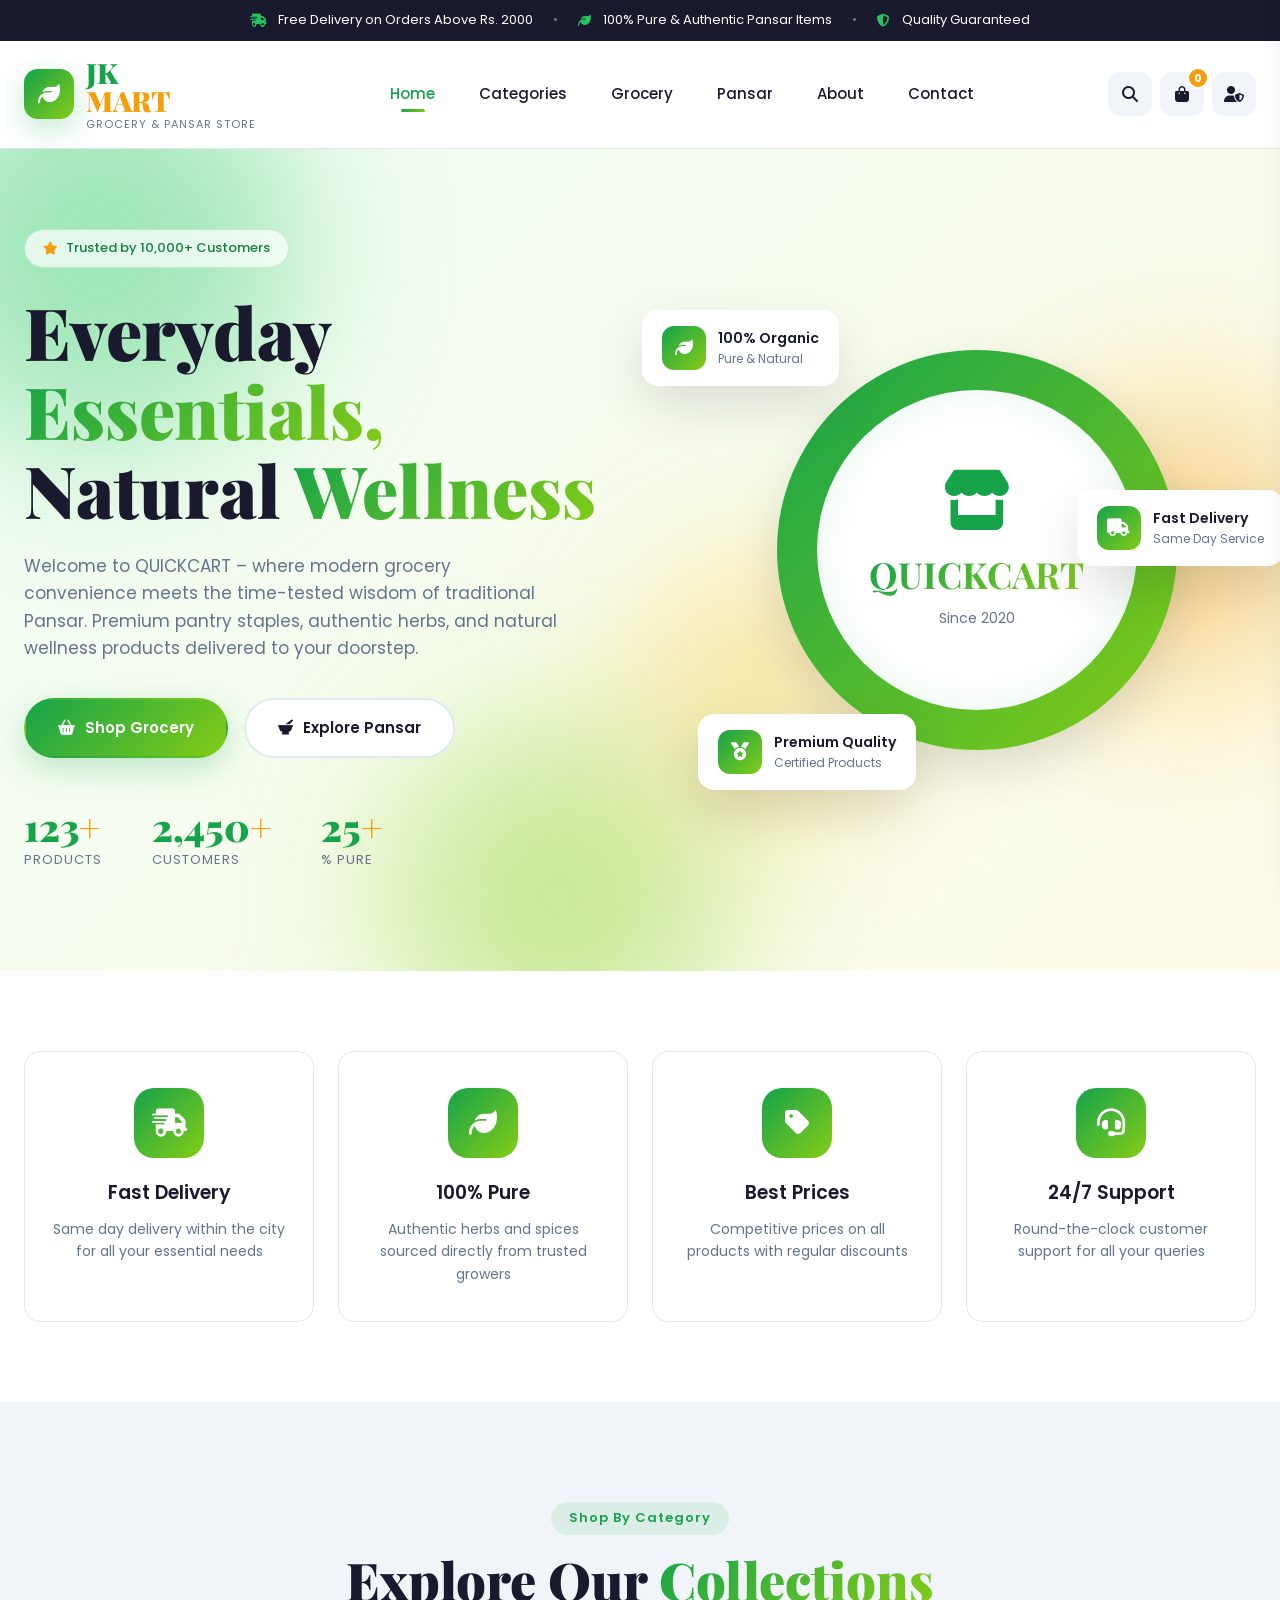
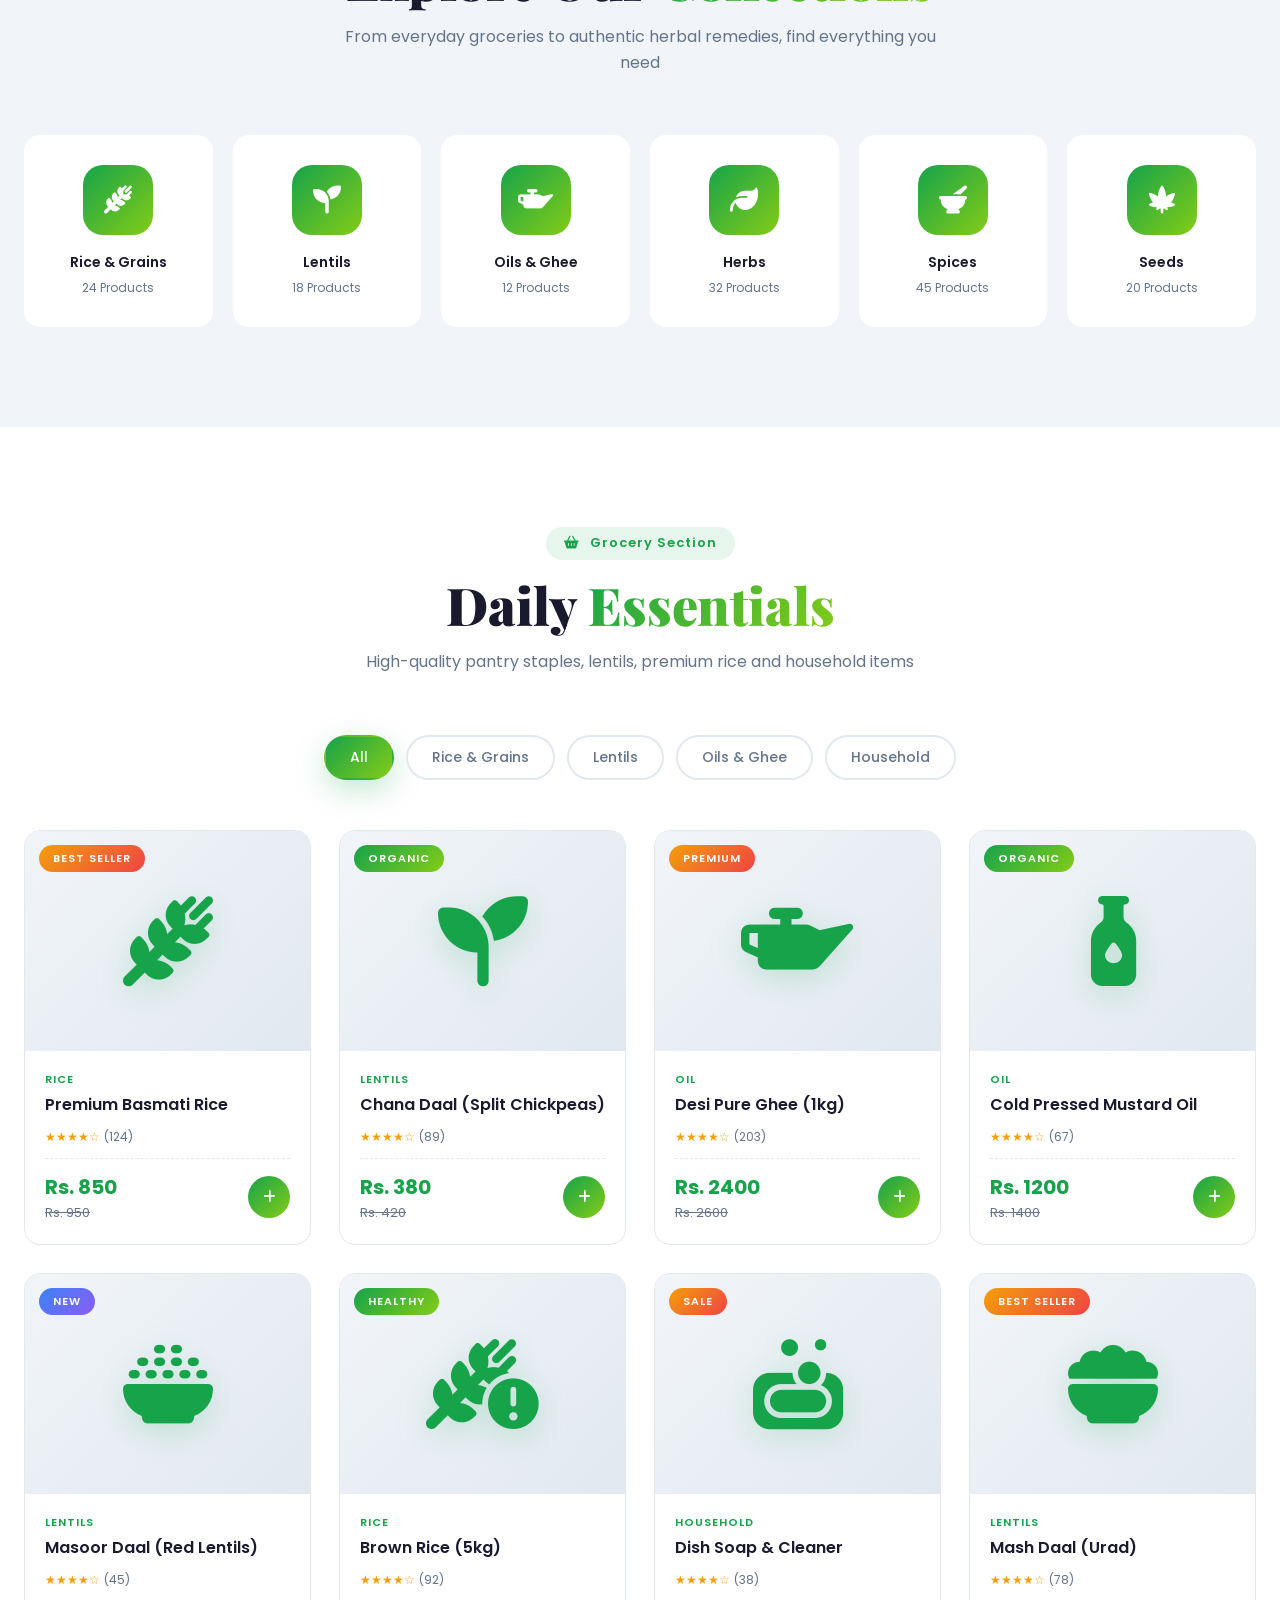
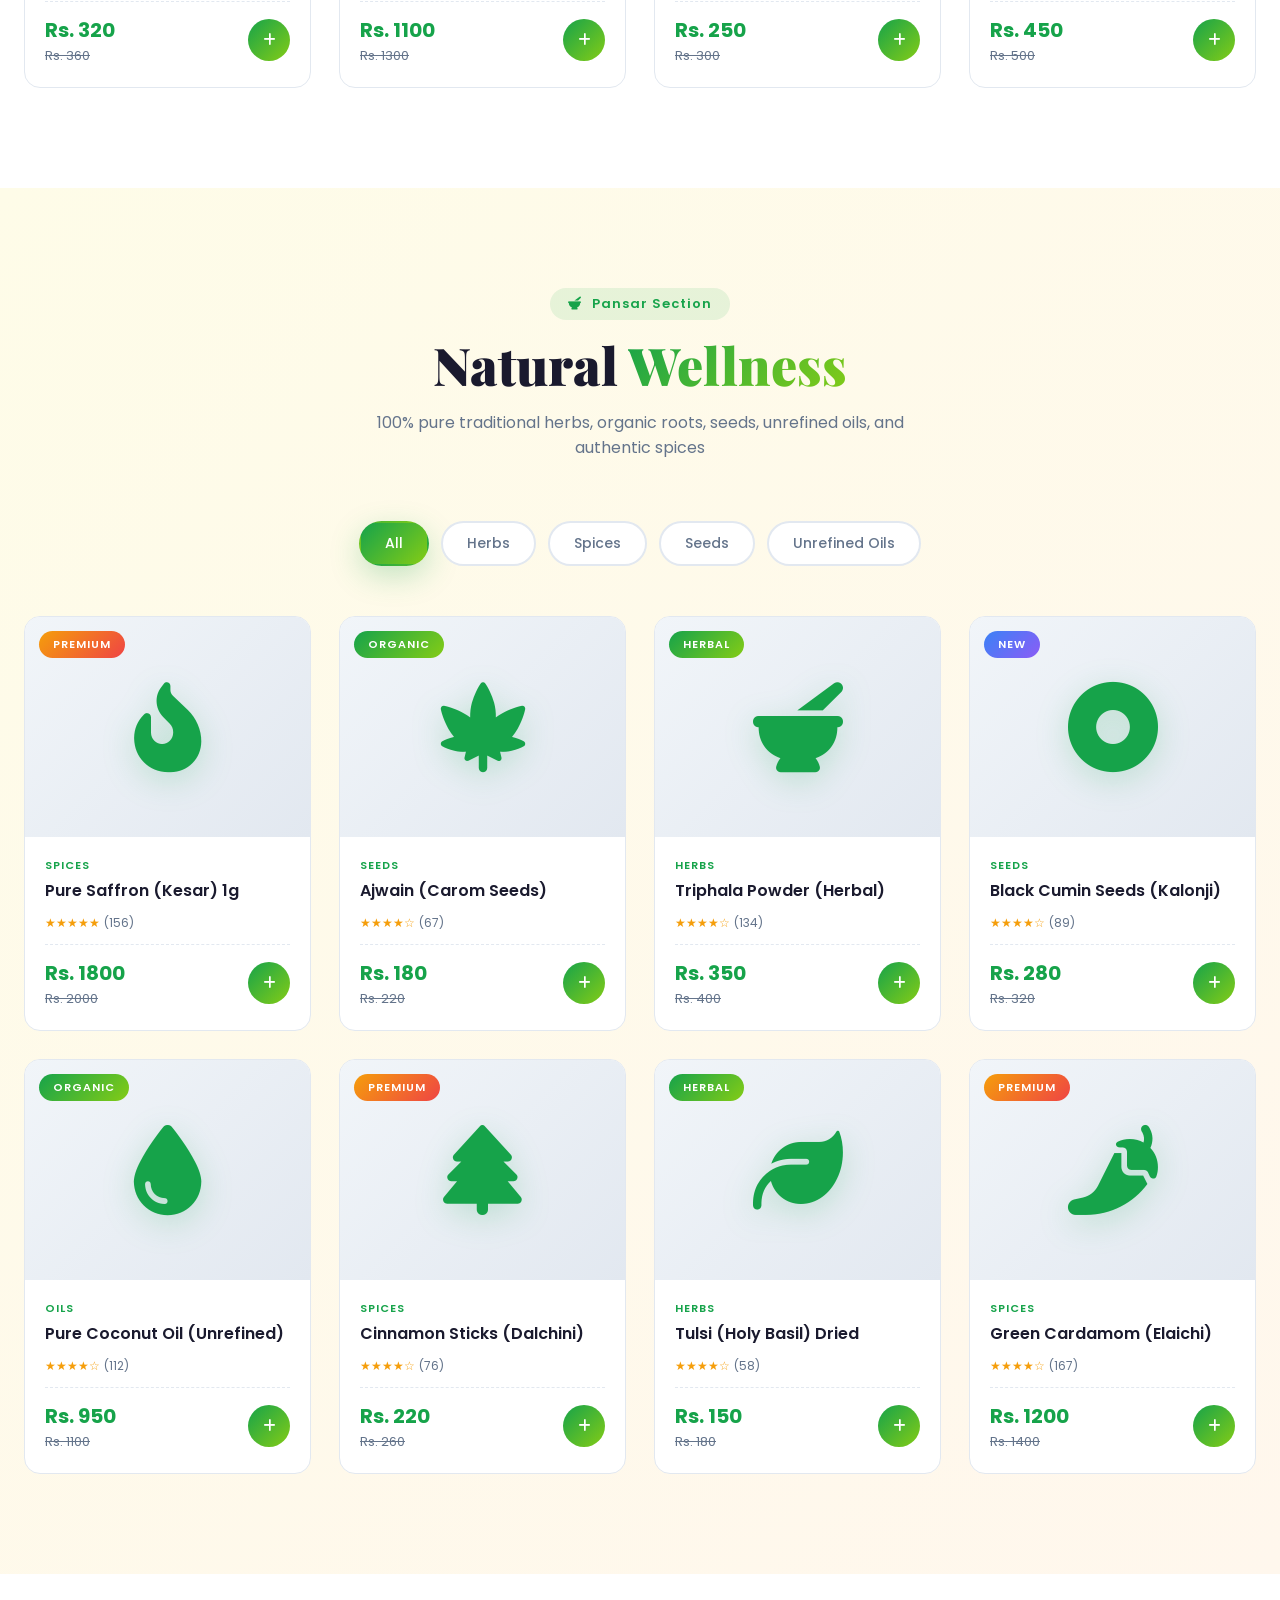
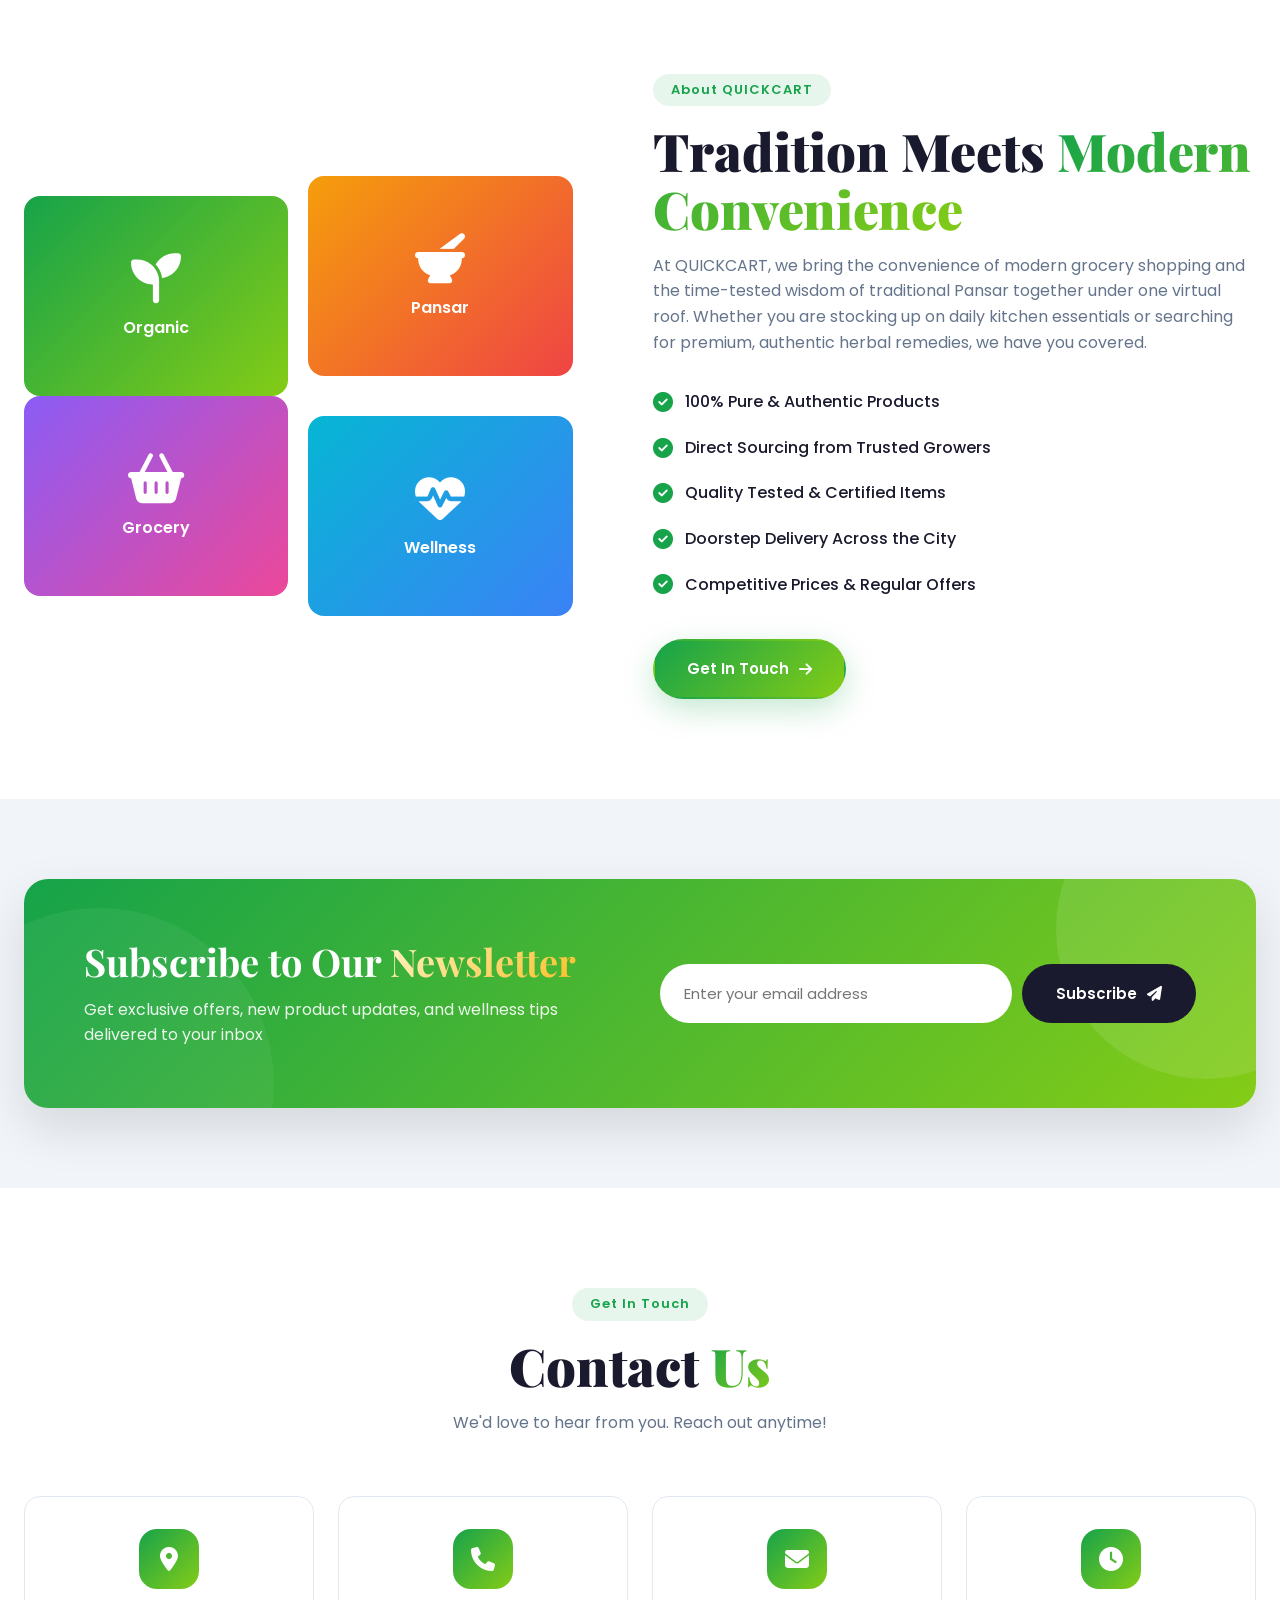
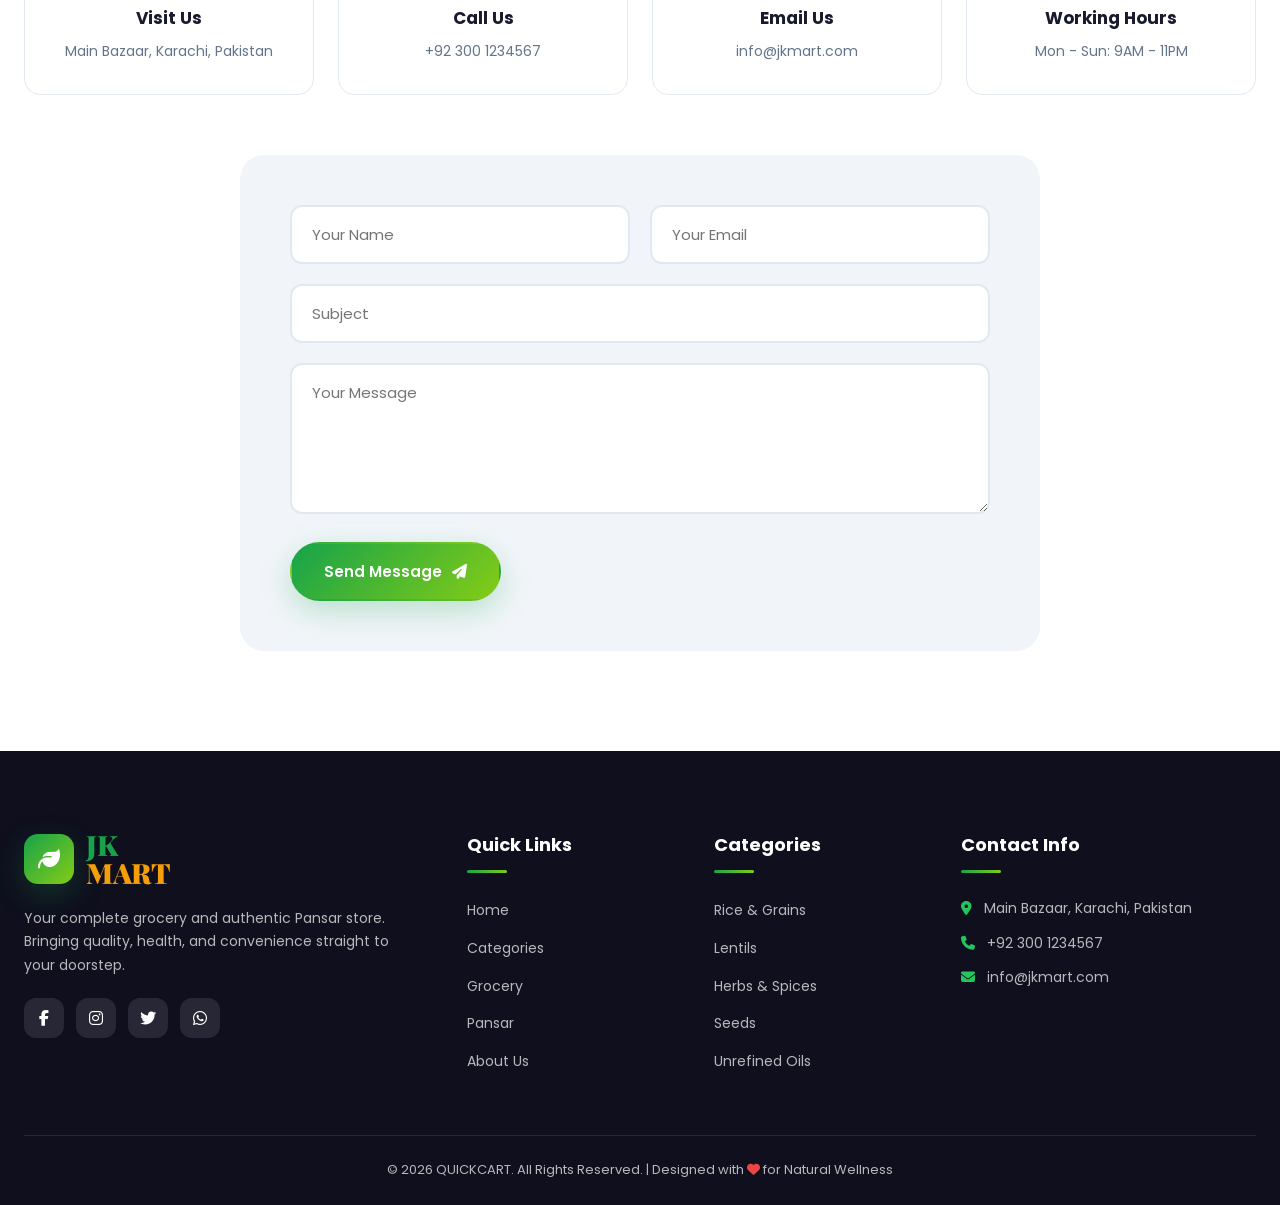
==== commit 0c3d4a06: "Rebrand JKMart→QuickCart: index.html | DG Technology" ====
--- a/index.html
+++ b/index.html
@@ -3,8 +3,8 @@
 <head>
     <meta charset="UTF-8">
     <meta name="viewport" content="width=device-width, initial-scale=1.0">
-    <title>JKMART - Grocery & Authentic Pansar Store</title>
-    <meta name="description" content="JKMART - Your Complete Grocery & Authentic Pansar Store. Premium quality groceries, herbs, spices, and natural wellness products delivered to your doorstep.">
+    <title>QUICKCART - Grocery & Authentic Pansar Store</title>
+    <meta name="description" content="QUICKCART - Your Complete Grocery & Authentic Pansar Store. Premium quality groceries, herbs, spices, and natural wellness products delivered to your doorstep.">
     <link rel="stylesheet" href="css/style.css">
     <link rel="stylesheet" href="https://cdnjs.cloudflare.com/ajax/libs/font-awesome/6.4.0/css/all.min.css">
     <link href="https://fonts.googleapis.com/css2?family=Poppins:wght@300;400;500;600;700;800&family=Playfair+Display:wght@400;700;900&display=swap" rel="stylesheet">
@@ -109,7 +109,7 @@
                         <br>Natural <span class="gradient-text">Wellness</span>
                     </h1>
                     <p class="hero-description">
-                        Welcome to JKMART – where modern grocery convenience meets the time-tested wisdom of traditional Pansar. Premium pantry staples, authentic herbs, and natural wellness products delivered to your doorstep.
+                        Welcome to QUICKCART – where modern grocery convenience meets the time-tested wisdom of traditional Pansar. Premium pantry staples, authentic herbs, and natural wellness products delivered to your doorstep.
                     </p>
                     <div class="hero-buttons">
                         <a href="#grocery" class="btn btn-primary">
@@ -160,7 +160,7 @@
                         <div class="hero-circle">
                             <div class="circle-inner">
                                 <i class="fas fa-store"></i>
-                                <h2>JKMART</h2>
+                                <h2>QUICKCART</h2>
                                 <p>Since 2020</p>
                             </div>
                         </div>
@@ -279,9 +279,9 @@
                     </div>
                 </div>
                 <div class="about-content">
-                    <span class="section-tag">About JKMART</span>
+                    <span class="section-tag">About QUICKCART</span>
                     <h2 class="section-title">Tradition Meets <span class="gradient-text">Modern Convenience</span></h2>
-                    <p>At JKMART, we bring the convenience of modern grocery shopping and the time-tested wisdom of traditional Pansar together under one virtual roof. Whether you are stocking up on daily kitchen essentials or searching for premium, authentic herbal remedies, we have you covered.</p>
+                    <p>At QUICKCART, we bring the convenience of modern grocery shopping and the time-tested wisdom of traditional Pansar together under one virtual roof. Whether you are stocking up on daily kitchen essentials or searching for premium, authentic herbal remedies, we have you covered.</p>
                     <ul class="about-list">
                         <li><i class="fas fa-check-circle"></i> 100% Pure & Authentic Products</li>
                         <li><i class="fas fa-check-circle"></i> Direct Sourcing from Trusted Growers</li>
@@ -335,7 +335,7 @@
                 <div class="contact-info-card" data-tilt>
                     <div class="contact-icon"><i class="fas fa-envelope"></i></div>
                     <h3>Email Us</h3>
-                    <p id="contactEmail">info@jkmart.com</p>
+                    <p id="contactEmail">info@quickcart.com</p>
                 </div>
                 <div class="contact-info-card" data-tilt>
                     <div class="contact-icon"><i class="fas fa-clock"></i></div>
@@ -409,12 +409,12 @@
                     <ul class="contact-list">
                         <li><i class="fas fa-location-dot"></i> <span id="footerAddress">Main Bazaar, Karachi, Pakistan</span></li>
                         <li><i class="fas fa-phone"></i> <span id="footerPhone">+92 300 1234567</span></li>
-                        <li><i class="fas fa-envelope"></i> <span id="footerEmail">info@jkmart.com</span></li>
+                        <li><i class="fas fa-envelope"></i> <span id="footerEmail">info@quickcart.com</span></li>
                     </ul>
                 </div>
             </div>
             <div class="footer-bottom">
-                <p>&copy; 2026 JKMART. All Rights Reserved. | Designed with <i class="fas fa-heart"></i> for Natural Wellness</p>
+                <p>&copy; 2026 QUICKCART. All Rights Reserved. | Designed with <i class="fas fa-heart"></i> for Natural Wellness</p>
             </div>
         </div>
     </footer>
@@ -449,4 +449,4 @@
     <script src="js/tilt.js"></script>
     <script src="js/main.js"></script>
 </body>
-</html>
+</html>
